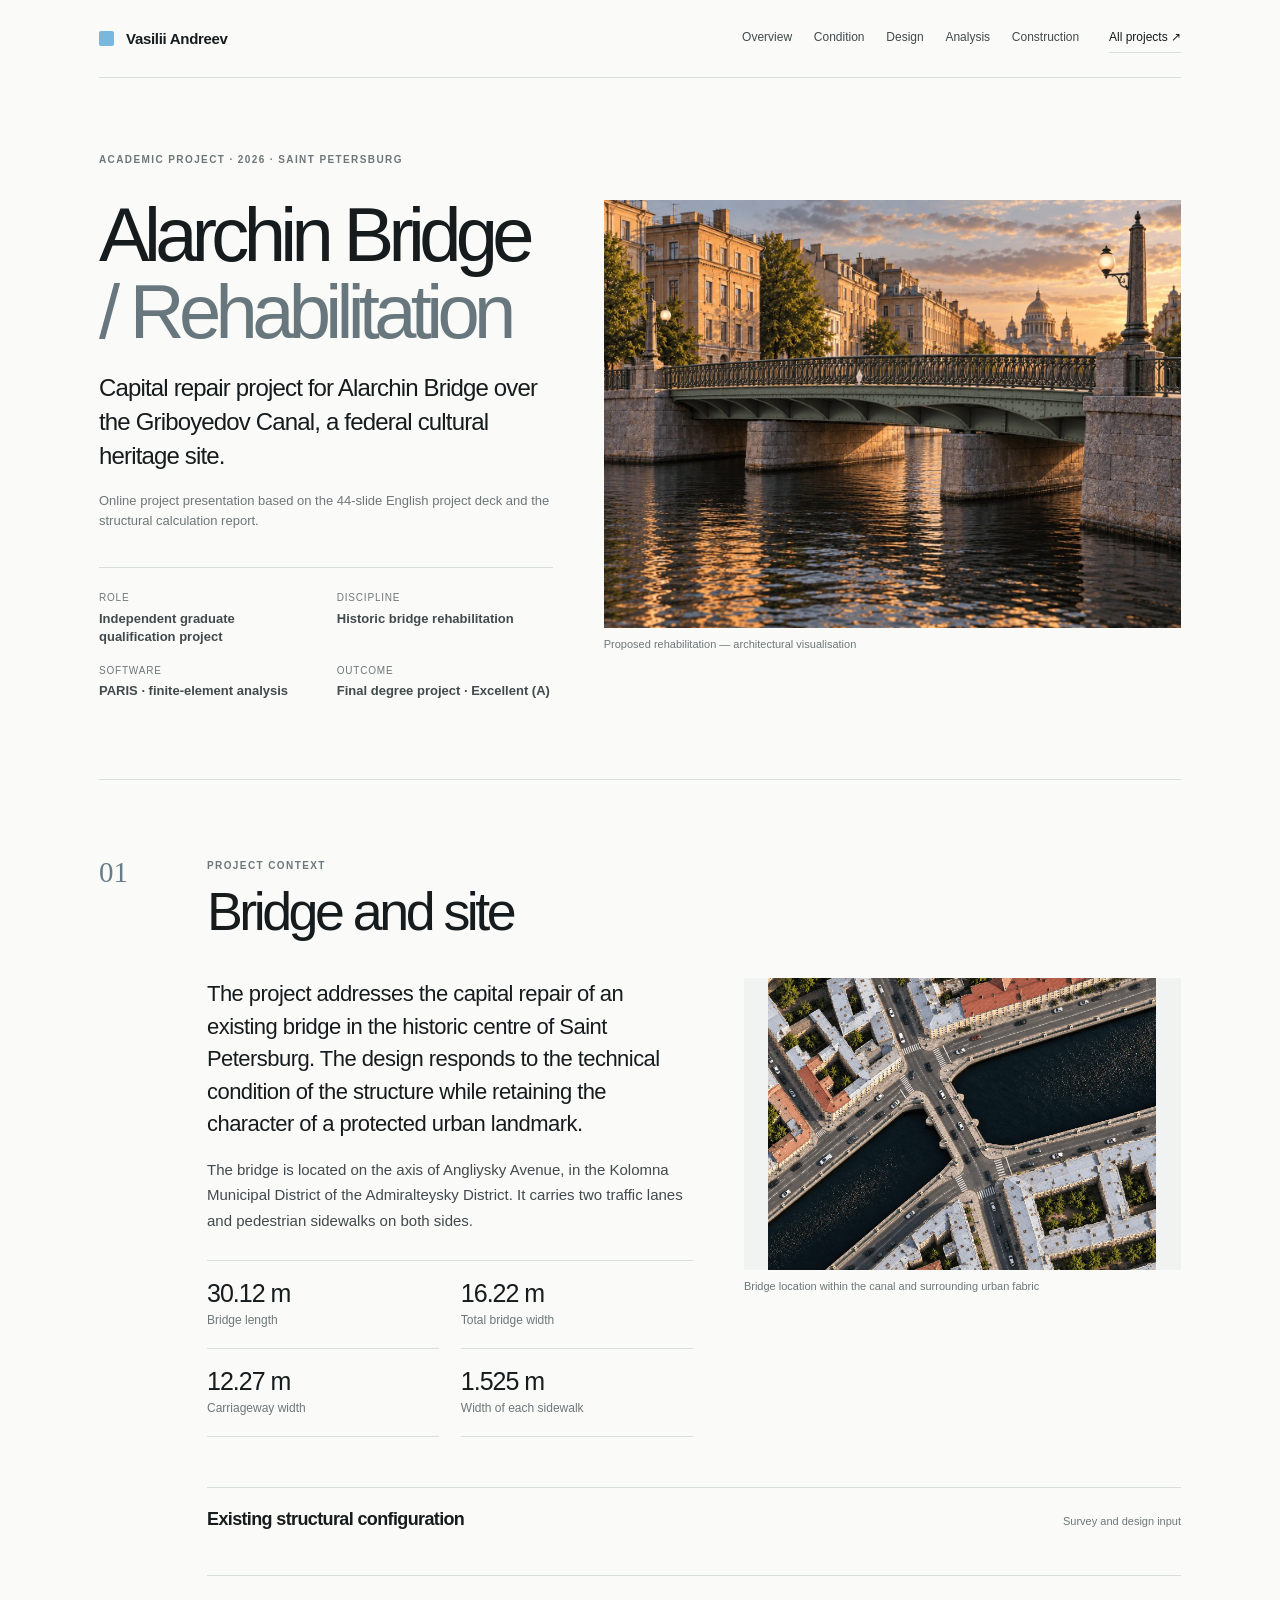
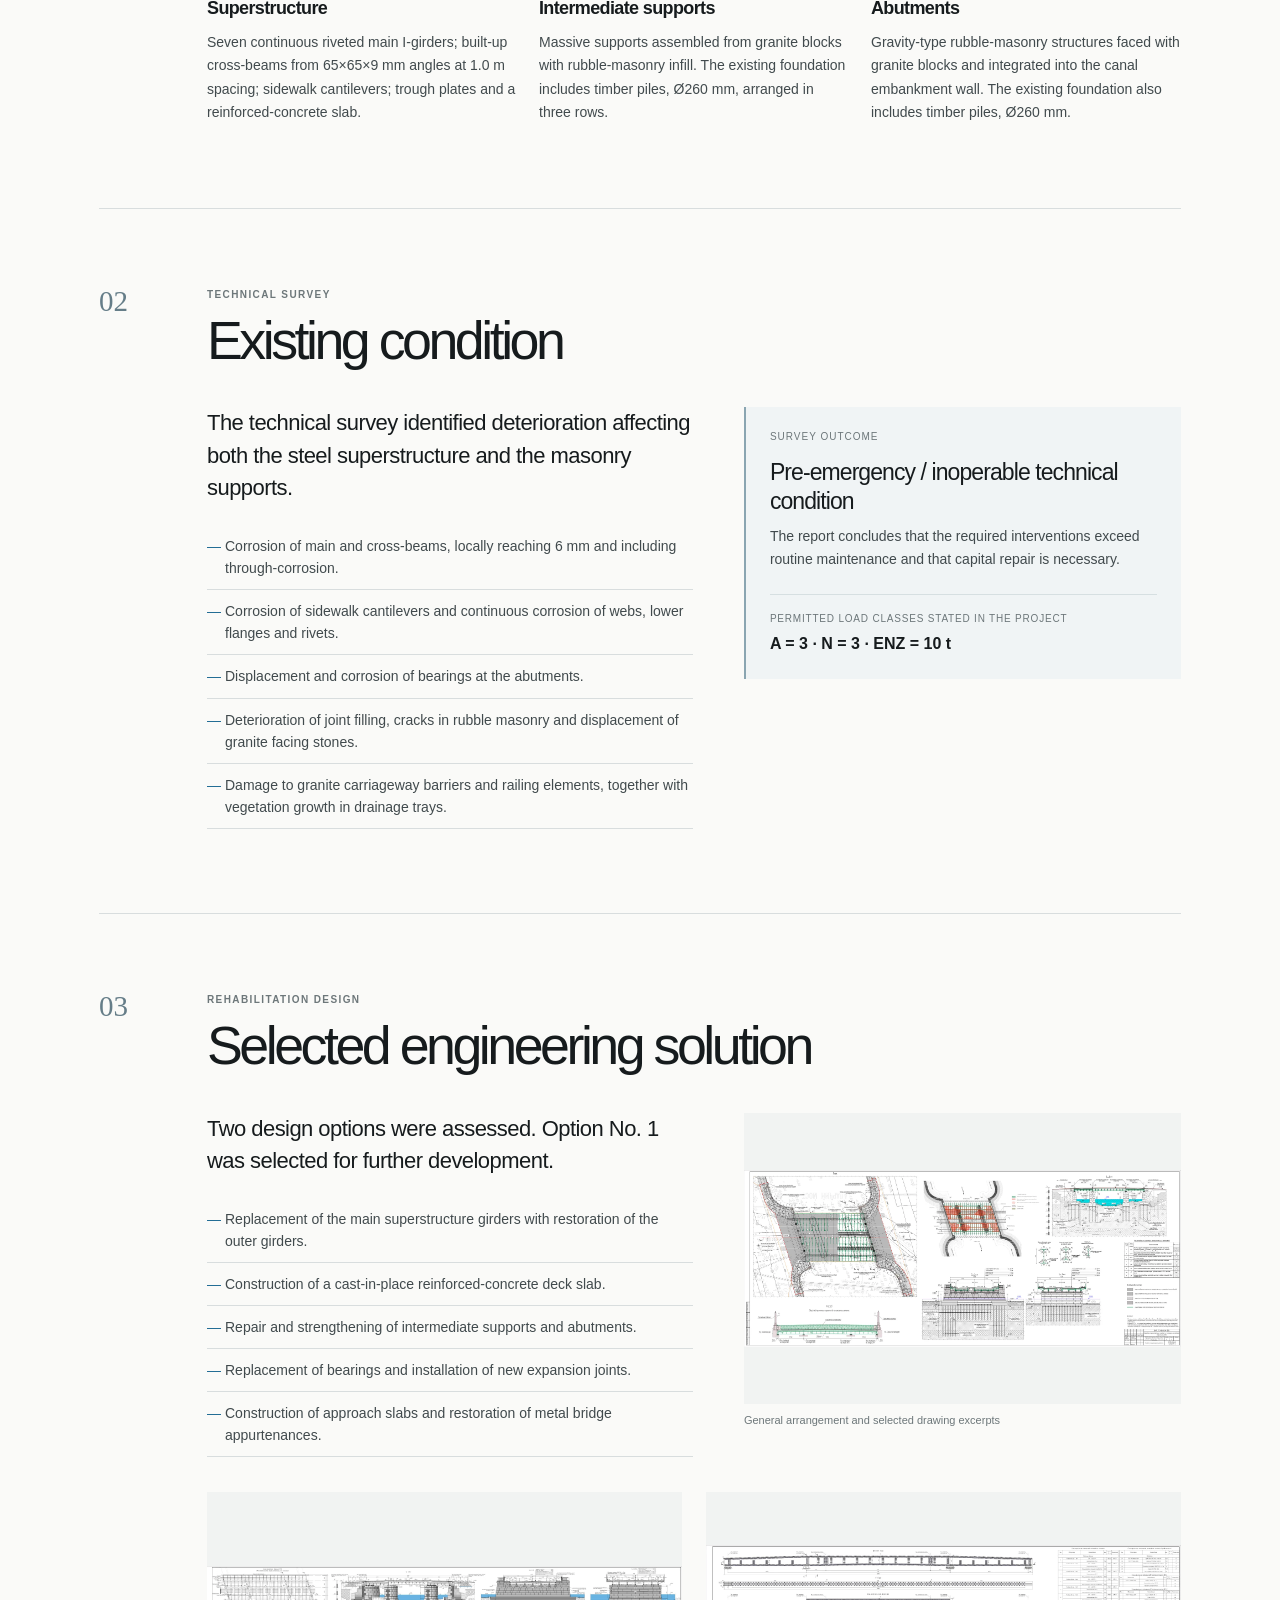
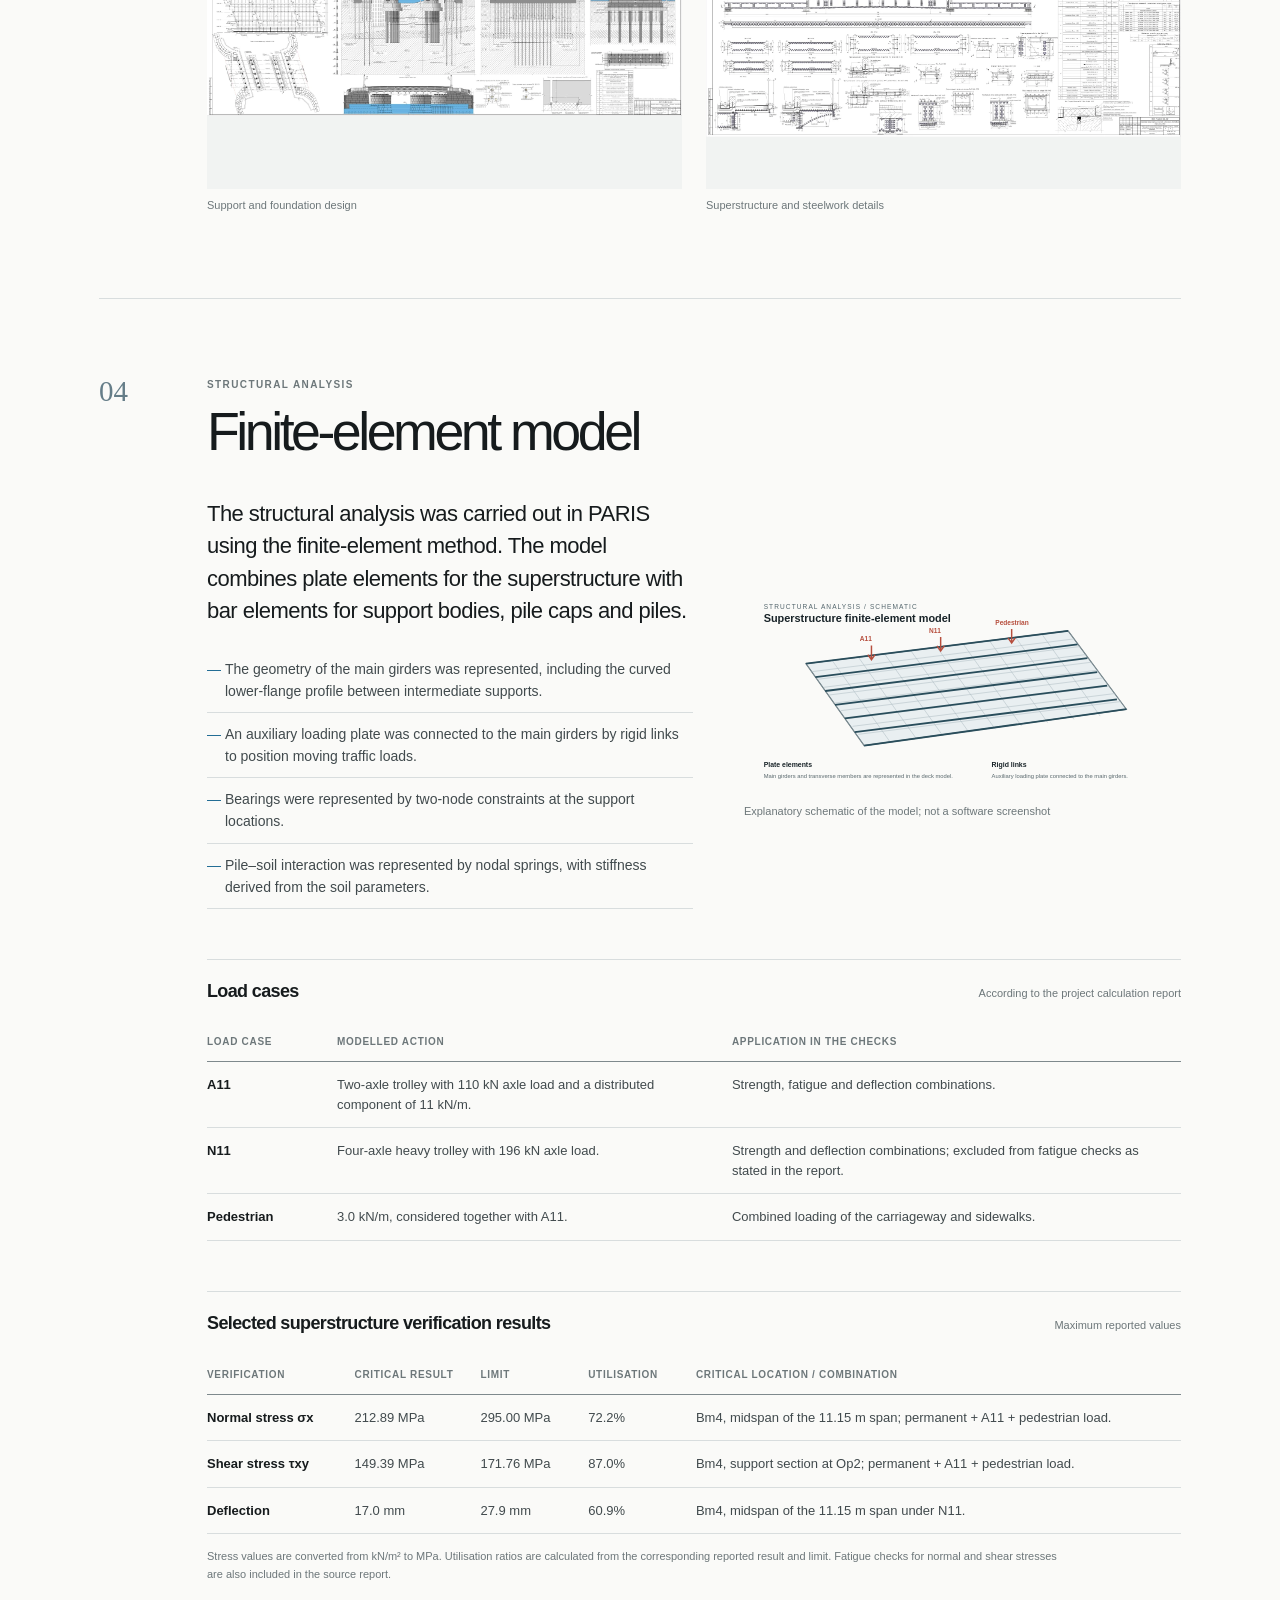
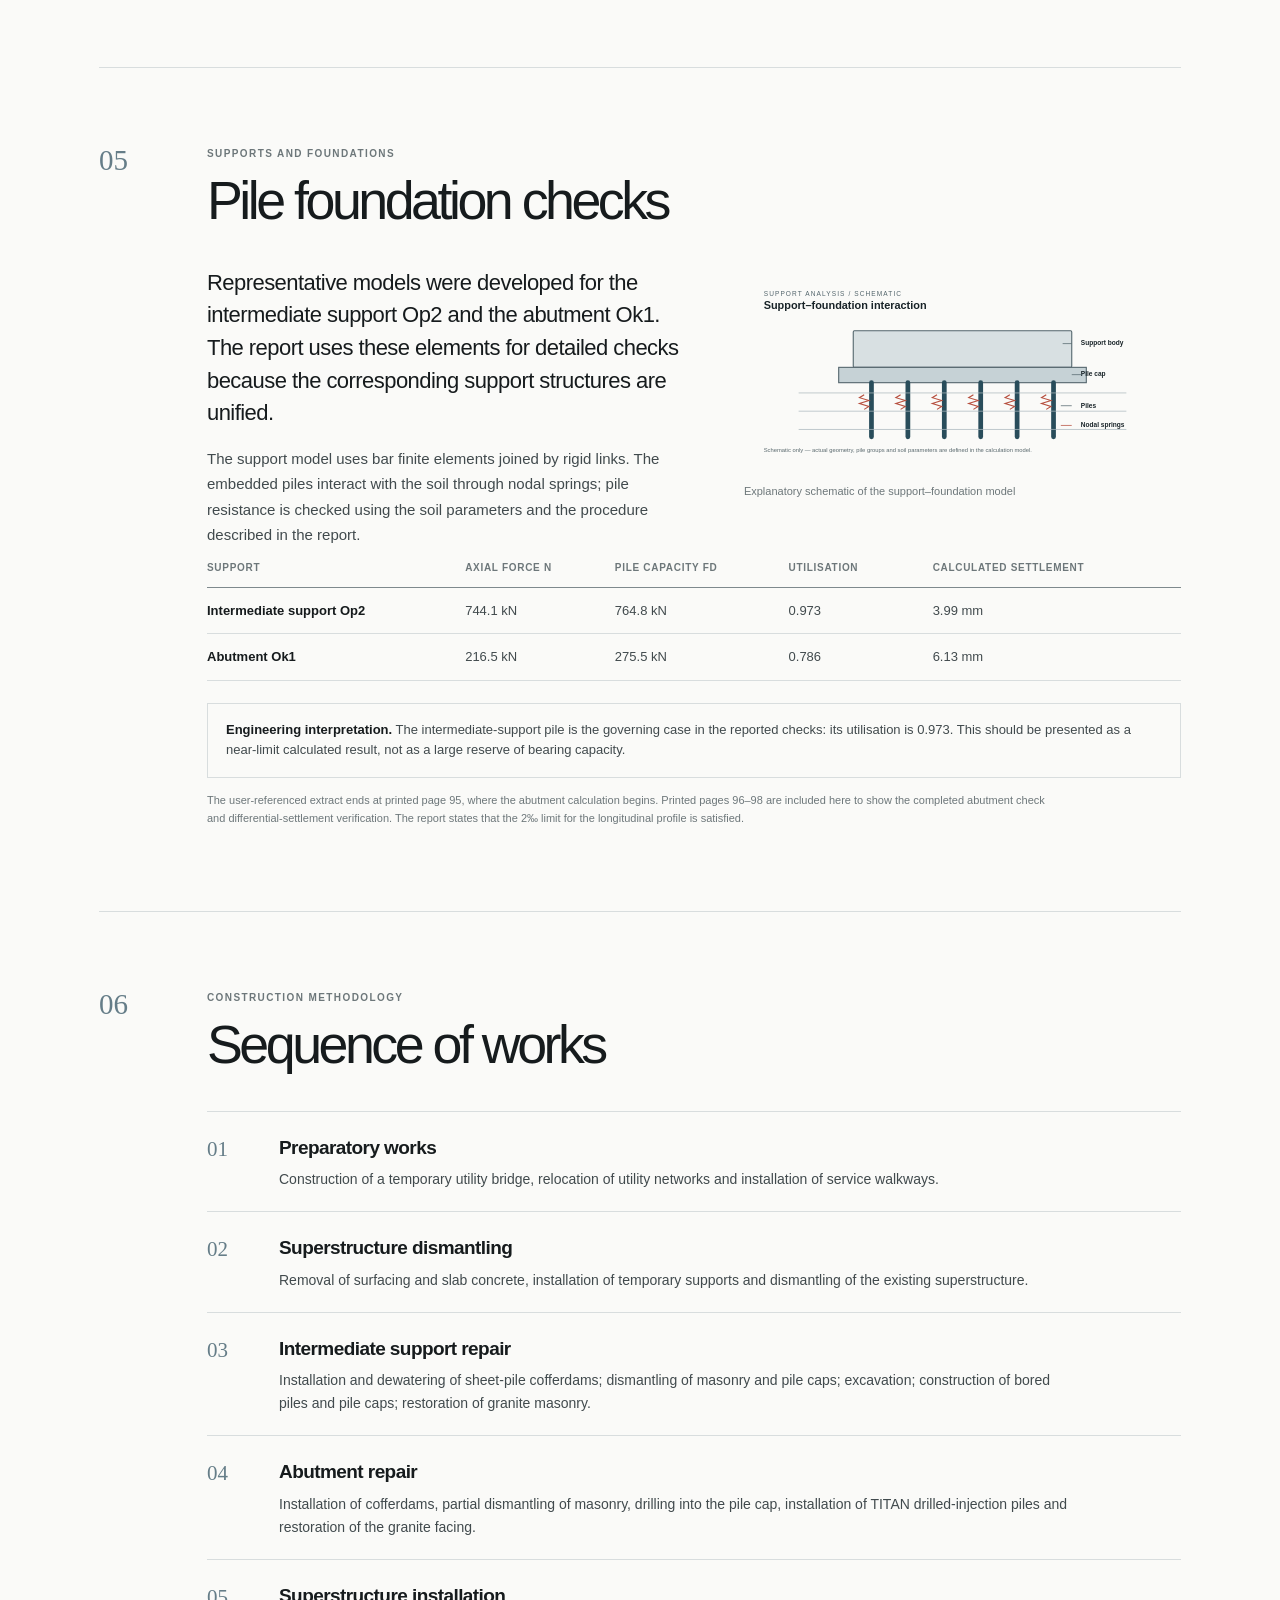
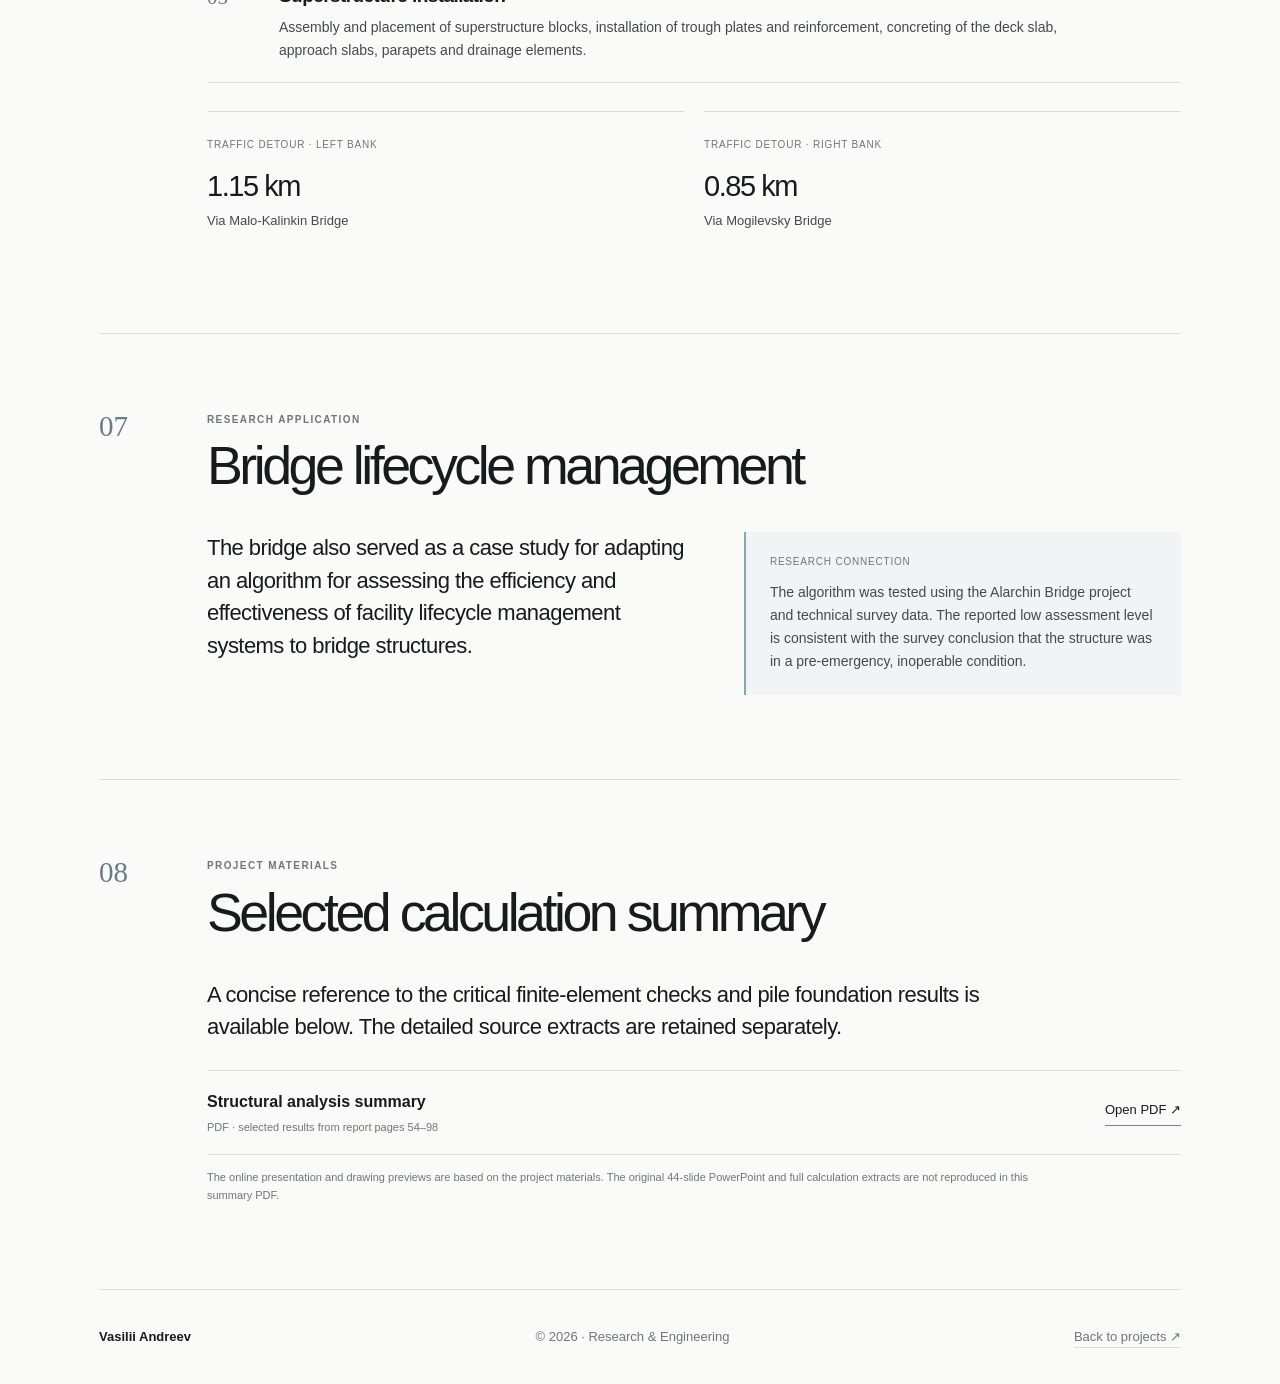
==== alarchin-bridge.html @ 21a53d51 "Add Alarchin Bridge project presentation and structural analysis" ====
<!doctype html>
<html lang="en">
<head>
<meta charset="utf-8"><meta name="viewport" content="width=device-width,initial-scale=1">
<meta name="theme-color" content="#fafaf8">
<meta name="description" content="Alarchin Bridge rehabilitation project by Vasilii Andreev: heritage bridge survey, rehabilitation design, finite-element structural analysis, pile foundation checks and construction methodology.">
<title>Alarchin Bridge / Rehabilitation — Vasilii Andreev</title>
<link rel="icon" href="assets/favicon-blue-v4.svg?v=5" type="image/svg+xml" sizes="any">
<link rel="stylesheet" href="assets/portfolio-v5.css?v=20261119-alarchin1">
<link rel="stylesheet" href="assets/alarchin-case-study.css?v=20261119-alarchin1">
</head>
<body>
<a href="#main" class="skip-link">Skip to content</a>
<div class="page case-page">
<header class="site-header case-header" id="top">
<a class="brand" href="index.html" aria-label="Vasilii Andreev, portfolio"><span class="brand-square" aria-hidden="true"></span><span class="brand-text"><span class="brand-name">Vasilii Andreev</span><span class="header-kicker">ACADEMIC &amp; ENGINEERING PORTFOLIO</span></span></a>
<nav class="case-nav" aria-label="Project navigation">
<a href="#bridge-data">Overview</a><a href="#condition">Condition</a><a href="#design">Design</a><a href="#analysis">Analysis</a><a href="#construction">Construction</a><a class="case-nav-back" href="index.html#projects">All projects ↗</a>
</nav>
</header>
<main id="main">
<section class="case-hero">
<div class="case-hero-copy">
<p class="case-eyebrow">ACADEMIC PROJECT · 2026 · SAINT PETERSBURG</p>
<h1>Alarchin Bridge <span>/ Rehabilitation</span></h1>
<p class="case-lead">Capital repair project for Alarchin Bridge over the Griboyedov Canal, a federal cultural heritage site.</p>
<p class="case-source-note">Online project presentation based on the 44-slide English project deck and the structural calculation report.</p>
<div class="case-meta-grid">
<div><span>Role</span><strong>Independent graduate qualification project</strong></div>
<div><span>Discipline</span><strong>Historic bridge rehabilitation</strong></div>
<div><span>Software</span><strong>PARIS · finite-element analysis</strong></div>
<div><span>Outcome</span><strong>Final degree project · Excellent (A)</strong></div>
</div>
</div>
<figure class="case-hero-visual"><img src="media/images/alarchin-visual-1.webp" alt="Proposed rehabilitation visualisation of Alarchin Bridge over the Griboyedov Canal"><figcaption>Proposed rehabilitation — architectural visualisation</figcaption></figure>
</section>

<section class="case-section" id="bridge-data">
<div class="case-section-head"><span>01</span><div><p>PROJECT CONTEXT</p><h2>Bridge and site</h2></div></div>
<div class="case-two-col">
<div>
<p class="case-intro">The project addresses the capital repair of an existing bridge in the historic centre of Saint Petersburg. The design responds to the technical condition of the structure while retaining the character of a protected urban landmark.</p>
<p class="case-body">The bridge is located on the axis of Angliysky Avenue, in the Kolomna Municipal District of the Admiralteysky District. It carries two traffic lanes and pedestrian sidewalks on both sides.</p>
<div class="case-metric-grid">
<div class="case-metric"><strong>30.12 m</strong><span>Bridge length</span></div><div class="case-metric"><strong>16.22 m</strong><span>Total bridge width</span></div>
<div class="case-metric"><strong>12.27 m</strong><span>Carriageway width</span></div><div class="case-metric"><strong>1.525 m</strong><span>Width of each sidewalk</span></div>
</div>
</div>
<figure class="case-media"><img src="media/images/alarchin-visual-2.webp" alt="Aerial visualisation of the bridge and the Griboyedov Canal"><figcaption>Bridge location within the canal and surrounding urban fabric</figcaption></figure>
</div>
<div class="case-subhead"><h3>Existing structural configuration</h3><span>Survey and design input</span></div>
<div class="case-fact-grid">
<div><h4>Superstructure</h4><p>Seven continuous riveted main I-girders; built-up cross-beams from 65×65×9 mm angles at 1.0 m spacing; sidewalk cantilevers; trough plates and a reinforced-concrete slab.</p></div>
<div><h4>Intermediate supports</h4><p>Massive supports assembled from granite blocks with rubble-masonry infill. The existing foundation includes timber piles, Ø260 mm, arranged in three rows.</p></div>
<div><h4>Abutments</h4><p>Gravity-type rubble-masonry structures faced with granite blocks and integrated into the canal embankment wall. The existing foundation also includes timber piles, Ø260 mm.</p></div>
</div>
</section>

<section class="case-section" id="condition">
<div class="case-section-head"><span>02</span><div><p>TECHNICAL SURVEY</p><h2>Existing condition</h2></div></div>
<div class="case-two-col">
<div><p class="case-intro">The technical survey identified deterioration affecting both the steel superstructure and the masonry supports.</p>
<ul class="case-bullet-list">
<li>Corrosion of main and cross-beams, locally reaching 6 mm and including through-corrosion.</li>
<li>Corrosion of sidewalk cantilevers and continuous corrosion of webs, lower flanges and rivets.</li>
<li>Displacement and corrosion of bearings at the abutments.</li>
<li>Deterioration of joint filling, cracks in rubble masonry and displacement of granite facing stones.</li>
<li>Damage to granite carriageway barriers and railing elements, together with vegetation growth in drainage trays.</li>
</ul></div>
<div class="case-condition-note"><span class="case-note-label">Survey outcome</span><strong>Pre-emergency / inoperable technical condition</strong><p>The report concludes that the required interventions exceed routine maintenance and that capital repair is necessary.</p><div class="case-permitted-loads"><span>Permitted load classes stated in the project</span><strong>A = 3 · N = 3 · ENZ = 10 t</strong></div></div>
</div>
</section>

<section class="case-section" id="design">
<div class="case-section-head"><span>03</span><div><p>REHABILITATION DESIGN</p><h2>Selected engineering solution</h2></div></div>
<div class="case-two-col">
<div><p class="case-intro">Two design options were assessed. Option No. 1 was selected for further development.</p>
<ul class="case-bullet-list">
<li>Replacement of the main superstructure girders with restoration of the outer girders.</li>
<li>Construction of a cast-in-place reinforced-concrete deck slab.</li>
<li>Repair and strengthening of intermediate supports and abutments.</li>
<li>Replacement of bearings and installation of new expansion joints.</li>
<li>Construction of approach slabs and restoration of metal bridge appurtenances.</li>
</ul></div>
<figure class="case-media"><img src="media/images/alarchin-sheet-1.webp" alt="General plan and structural drawing excerpts from the Alarchin Bridge project"><figcaption>General arrangement and selected drawing excerpts</figcaption></figure>
</div>
<div class="case-drawing-grid">
<figure class="case-media"><img src="media/images/alarchin-sheet-2.webp" alt="Support and pile foundation drawing excerpts"><figcaption>Support and foundation design</figcaption></figure>
<figure class="case-media"><img src="media/images/alarchin-sheet-4.webp" alt="Superstructure drawings and steelwork details"><figcaption>Superstructure and steelwork details</figcaption></figure>
</div>
</section>

<section class="case-section" id="analysis">
<div class="case-section-head"><span>04</span><div><p>STRUCTURAL ANALYSIS</p><h2>Finite-element model</h2></div></div>
<div class="case-two-col case-analysis-intro">
<div><p class="case-intro">The structural analysis was carried out in PARIS using the finite-element method. The model combines plate elements for the superstructure with bar elements for support bodies, pile caps and piles.</p>
<ul class="case-bullet-list">
<li>The geometry of the main girders was represented, including the curved lower-flange profile between intermediate supports.</li>
<li>An auxiliary loading plate was connected to the main girders by rigid links to position moving traffic loads.</li>
<li>Bearings were represented by two-node constraints at the support locations.</li>
<li>Pile–soil interaction was represented by nodal springs, with stiffness derived from the soil parameters.</li>
</ul></div>
<figure class="case-media case-schematic"><img src="media/images/alarchin-fe-model-schematic.svg" alt="Schematic illustration of the superstructure finite-element model and moving load positions"><figcaption>Explanatory schematic of the model; not a software screenshot</figcaption></figure>
</div>
<div class="case-subhead"><h3>Load cases</h3><span>According to the project calculation report</span></div>
<div class="case-table-wrap"><table class="case-table">
<thead><tr><th>Load case</th><th>Modelled action</th><th>Application in the checks</th></tr></thead>
<tbody>
<tr><td><strong>A11</strong></td><td>Two-axle trolley with 110 kN axle load and a distributed component of 11 kN/m.</td><td>Strength, fatigue and deflection combinations.</td></tr>
<tr><td><strong>N11</strong></td><td>Four-axle heavy trolley with 196 kN axle load.</td><td>Strength and deflection combinations; excluded from fatigue checks as stated in the report.</td></tr>
<tr><td><strong>Pedestrian</strong></td><td>3.0 kN/m, considered together with A11.</td><td>Combined loading of the carriageway and sidewalks.</td></tr>
</tbody></table></div>
<div class="case-subhead"><h3>Selected superstructure verification results</h3><span>Maximum reported values</span></div>
<div class="case-table-wrap"><table class="case-table">
<thead><tr><th>Verification</th><th>Critical result</th><th>Limit</th><th>Utilisation</th><th>Critical location / combination</th></tr></thead>
<tbody>
<tr><td><strong>Normal stress σx</strong></td><td>212.89 MPa</td><td>295.00 MPa</td><td>72.2%</td><td>Bm4, midspan of the 11.15 m span; permanent + A11 + pedestrian load.</td></tr>
<tr><td><strong>Shear stress τxy</strong></td><td>149.39 MPa</td><td>171.76 MPa</td><td>87.0%</td><td>Bm4, support section at Op2; permanent + A11 + pedestrian load.</td></tr>
<tr><td><strong>Deflection</strong></td><td>17.0 mm</td><td>27.9 mm</td><td>60.9%</td><td>Bm4, midspan of the 11.15 m span under N11.</td></tr>
</tbody></table></div>
<p class="case-footnote">Stress values are converted from kN/m² to MPa. Utilisation ratios are calculated from the corresponding reported result and limit. Fatigue checks for normal and shear stresses are also included in the source report.</p>
</section>

<section class="case-section" id="foundations">
<div class="case-section-head"><span>05</span><div><p>SUPPORTS AND FOUNDATIONS</p><h2>Pile foundation checks</h2></div></div>
<div class="case-two-col">
<div><p class="case-intro">Representative models were developed for the intermediate support Op2 and the abutment Ok1. The report uses these elements for detailed checks because the corresponding support structures are unified.</p>
<p class="case-body">The support model uses bar finite elements joined by rigid links. The embedded piles interact with the soil through nodal springs; pile resistance is checked using the soil parameters and the procedure described in the report.</p></div>
<figure class="case-media case-schematic"><img src="media/images/alarchin-support-model-schematic.svg" alt="Schematic illustration of a bridge support, pile cap, piles and soil interaction springs"><figcaption>Explanatory schematic of the support–foundation model</figcaption></figure>
</div>
<div class="case-table-wrap"><table class="case-table">
<thead><tr><th>Support</th><th>Axial force N</th><th>Pile capacity Fd</th><th>Utilisation</th><th>Calculated settlement</th></tr></thead>
<tbody>
<tr><td><strong>Intermediate support Op2</strong></td><td>744.1 kN</td><td>764.8 kN</td><td>0.973</td><td>3.99 mm</td></tr>
<tr><td><strong>Abutment Ok1</strong></td><td>216.5 kN</td><td>275.5 kN</td><td>0.786</td><td>6.13 mm</td></tr>
</tbody></table></div>
<div class="case-caution"><strong>Engineering interpretation.</strong> The intermediate-support pile is the governing case in the reported checks: its utilisation is 0.973. This should be presented as a near-limit calculated result, not as a large reserve of bearing capacity.</div>
<p class="case-footnote">The user-referenced extract ends at printed page 95, where the abutment calculation begins. Printed pages 96–98 are included here to show the completed abutment check and differential-settlement verification. The report states that the 2‰ limit for the longitudinal profile is satisfied.</p>
</section>

<section class="case-section" id="construction">
<div class="case-section-head"><span>06</span><div><p>CONSTRUCTION METHODOLOGY</p><h2>Sequence of works</h2></div></div>
<div class="case-timeline">
<article><span>01</span><div><h3>Preparatory works</h3><p>Construction of a temporary utility bridge, relocation of utility networks and installation of service walkways.</p></div></article>
<article><span>02</span><div><h3>Superstructure dismantling</h3><p>Removal of surfacing and slab concrete, installation of temporary supports and dismantling of the existing superstructure.</p></div></article>
<article><span>03</span><div><h3>Intermediate support repair</h3><p>Installation and dewatering of sheet-pile cofferdams; dismantling of masonry and pile caps; excavation; construction of bored piles and pile caps; restoration of granite masonry.</p></div></article>
<article><span>04</span><div><h3>Abutment repair</h3><p>Installation of cofferdams, partial dismantling of masonry, drilling into the pile cap, installation of TITAN drilled-injection piles and restoration of the granite facing.</p></div></article>
<article><span>05</span><div><h3>Superstructure installation</h3><p>Assembly and placement of superstructure blocks, installation of trough plates and reinforcement, concreting of the deck slab, approach slabs, parapets and drainage elements.</p></div></article>
</div>
<div class="case-detours">
<div><span>Traffic detour · left bank</span><strong>1.15 km</strong><p>Via Malo-Kalinkin Bridge</p></div>
<div><span>Traffic detour · right bank</span><strong>0.85 km</strong><p>Via Mogilevsky Bridge</p></div>
</div>
</section>

<section class="case-section" id="research">
<div class="case-section-head"><span>07</span><div><p>RESEARCH APPLICATION</p><h2>Bridge lifecycle management</h2></div></div>
<div class="case-two-col">
<p class="case-intro">The bridge also served as a case study for adapting an algorithm for assessing the efficiency and effectiveness of facility lifecycle management systems to bridge structures.</p>
<div class="case-research-note"><span>Research connection</span><p>The algorithm was tested using the Alarchin Bridge project and technical survey data. The reported low assessment level is consistent with the survey conclusion that the structure was in a pre-emergency, inoperable condition.</p></div>
</div>
</section>

<section class="case-section case-files" id="documents">
<div class="case-section-head"><span>08</span><div><p>PROJECT MATERIALS</p><h2>Selected calculation summary</h2></div></div>
<p class="case-intro">A concise reference to the critical finite-element checks and pile foundation results is available below. The detailed source extracts are retained separately.</p>
<a class="case-download" href="media/docs/alarchin-calculation-summary.pdf" target="_blank" rel="noopener noreferrer"><span><strong>Structural analysis summary</strong><small>PDF · selected results from report pages 54–98</small></span><span>Open PDF ↗</span></a>
<p class="case-footnote">The online presentation and drawing previews are based on the project materials. The original 44-slide PowerPoint and full calculation extracts are not reproduced in this summary PDF.</p>
</section>
</main>
<footer class="site-footer"><strong>Vasilii Andreev</strong><span>© 2026 · Research &amp; Engineering</span><a href="index.html#projects">Back to projects ↗</a></footer>
</div>
</body>
</html>
---- assets/portfolio-v5.css ----
/* Portfolio v5: information-led Japanese minimalism */
:root{--paper:#fafaf8;--ink:#161b1d;--secondary:#414a4d;--muted:#6d777a;--line:#d8ddde;--accent:#277fae;--blue:#83c3e9;--soft:#f0f4f5;--main:1150px;--head:78px}
*{box-sizing:border-box}html{scroll-behavior:smooth;scroll-padding-top:100px}body{margin:0;background:var(--paper);color:var(--ink);font:17px/1.65 Inter,"Helvetica Neue",Arial,sans-serif;-webkit-font-smoothing:antialiased}
a{color:inherit;text-decoration:none}button{font:inherit;cursor:pointer}p,h1,h2,h3,h4{margin:0}
a:focus-visible,button:focus-visible,summary:focus-visible,.showcase-viewport:focus-visible{outline:3px solid var(--accent);outline-offset:3px}
img{max-width:100%;display:block}.page{max-width:var(--main);padding:0 34px;margin:0 auto;min-width:0}
.skip-link{position:absolute;left:10px;top:-100px;background:#fff;padding:10px;z-index:300}.skip-link:focus{top:10px}
.site-header{position:sticky;top:0;z-index:100;height:var(--head);display:flex;align-items:center;gap:20px;border-bottom:1px solid var(--line);background:rgba(250,250,248,.96);-webkit-backdrop-filter:blur(12px);backdrop-filter:blur(12px)}
.brand{display:flex;gap:12px;align-items:center;margin-right:auto;white-space:nowrap;font-size:15px;font-weight:650;letter-spacing:-.02em}
.brand-square{display:block;height:15px;width:15px;background:var(--blue);border-radius:2px}
.nav{display:flex;gap:22px;align-items:center;transition:opacity .25s}
.nav a,.nav-contact{font-size:14px;font-weight:500;white-space:nowrap}
.nav a:hover,.nav a[aria-current],.nav-contact:hover{color:var(--accent)}
.nav-contact{margin-left:14px;border-bottom:1px solid currentColor}
.nav-toggle{display:none}.text-link{font-size:14px;border-bottom:1px solid #79868b;padding-bottom:4px}
.site-footer{display:flex;justify-content:space-between;gap:16px;flex-wrap:wrap;padding:36px 0;color:var(--muted);font-size:13px}.site-footer strong{color:var(--ink);font-weight:600}.site-footer a{border-bottom:1px solid var(--line)}
.intro-section{padding:116px 0 54px;border-bottom:1px solid var(--line)}
.intro-grid{display:grid;grid-template-columns:minmax(0,1.02fr) minmax(0,.98fr);gap:clamp(36px,5vw,80px);align-items:center}
.intro-main{min-width:0;padding:30px 0 50px}
.intro-label{font-size:11px;letter-spacing:.16em;color:var(--muted);font-weight:650}
.intro-main h1{font-weight:460;letter-spacing:-.075em;line-height:1.06;font-size:clamp(58px,5.9vw,90px);margin:52px 0 18px}
.profession{font-size:clamp(22px,2.5vw,32px);letter-spacing:-.04em;line-height:1.28;color:var(--secondary)}
.research-status{font-size:15px;margin-top:27px;font-weight:520;display:flex;align-items:center;gap:12px;color:#395d73}
.status-line{width:18px;height:3px;background:var(--blue);display:inline-block}
.intro-foot{display:flex;justify-content:flex-end;gap:28px;align-items:center;margin-top:56px}.intro-spacer{flex:1}
.showcase{border:1px solid var(--line);background:#f0f4f5;min-height:504px;display:flex;flex-direction:column;min-width:0}
.showcase-top{display:flex;justify-content:space-between;gap:15px;padding:15px 20px;border-bottom:1px solid var(--line);font-size:11px;letter-spacing:.1em;color:var(--secondary);font-weight:650}
.showcase-counter{font-variant-numeric:tabular-nums}
.showcase-viewport{position:relative;flex:1;min-height:382px;touch-action:pan-y}
.showcase-slide{position:absolute;inset:0;display:flex;flex-direction:column;opacity:0;visibility:hidden;pointer-events:none;transition:opacity .3s}
.showcase-slide.is-current{opacity:1;visibility:visible;pointer-events:auto}
.showcase-image-region{position:relative;min-height:125px;flex:1;overflow:hidden;background:#eaf1f4}
.showcase-image{width:100%;height:100%;object-fit:cover}
.showcase-canvas{position:absolute;inset:0;display:flex;align-items:center;justify-content:center}
.canvas-project{background:#e7f0f3}
.canvas-publication{background:#f2f3ef}
.canvas-motif{width:50%;height:1px;background:#8da5ad;transform:rotate(-14deg);position:relative}
.canvas-motif:before{content:"";position:absolute;width:13px;height:13px;background:var(--blue);left:10%;bottom:-6px}
.canvas-publication .canvas-motif{height:1px;width:32%;background:#a3b0a9;transform:none}
.canvas-publication .canvas-motif:before{width:1px;height:65px;bottom:-32px;left:50%;background:#a3b0a9}
.showcase-slide-copy{padding:22px 21px 17px;min-height:200px;display:flex;flex-direction:column;align-items:flex-start}
.showcase-category{font-size:11px;font-weight:600;letter-spacing:.1em;color:#476271}
.showcase-slide-copy h3{font-size:clamp(19px,2vw,26px);font-weight:530;line-height:1.28;letter-spacing:-.045em;margin:11px 0 7px}
.showcase-slide-copy p{font-size:14px;line-height:1.45;color:#526064;max-height:3em;overflow:hidden}
.showcase-link{font-size:12px;margin-top:auto;border-bottom:1px solid #9bb1b9;padding-top:12px}
.showcase-link:hover{color:var(--accent)}
.showcase-controls{border-top:1px solid var(--line);display:flex;justify-content:space-between;gap:12px;padding:8px 12px}
.showcase-play,.showcase-prev,.showcase-next{min-height:42px;min-width:42px;border:1px solid transparent;background:transparent;font-size:19px;color:var(--ink)}
.showcase-buttons{display:flex;gap:5px}
.showcase-play:hover,.showcase-buttons button:hover{background:#dfebf0}
.site-section{padding:94px 0 105px;border-bottom:1px solid var(--line);scroll-margin-top:calc(var(--head) + 26px)}
.section-head{display:grid;grid-template-columns:115px 1fr;align-items:baseline;gap:18px;margin-bottom:45px}
.section-number{font-size:32px;font-weight:460;line-height:1;font-family:Georgia,"Times New Roman",serif;color:#657d88}
.section-head h2{font-size:clamp(42px,5.7vw,73px);font-weight:470;line-height:1.1;letter-spacing:-.072em}
.intro-two{display:grid;grid-template-columns:1.1fr .9fr;gap:60px;margin-left:133px;margin-bottom:48px}
.section-lead{font-size:clamp(19px,2.15vw,25px);line-height:1.45;letter-spacing:-.03em}
.section-note{font-size:16px;color:var(--secondary);line-height:1.63}
.topic-list{margin-left:133px;border-top:1px solid var(--line)}
.topic{display:grid;grid-template-columns:48px 1fr;gap:16px;padding:24px 0;border-bottom:1px solid var(--line)}
.topic-index{color:var(--muted);font-size:13px;padding-top:7px}
.topic h3{font-size:22px;font-weight:550;letter-spacing:-.035em;transition:color .17s}
.topic:hover h3,.topic:focus-within h3{color:var(--accent)}
.topic p{font-size:16px;color:var(--secondary);margin-top:3px}
.subsection-head{display:flex;justify-content:space-between;align-items:baseline;border-top:1px solid #6c7375;padding-top:19px;margin-top:74px}
.subsection-head h3{font-size:30px;font-weight:470;letter-spacing:-.05em}
.paper-list{padding:0;list-style:none;margin:18px 0 0}
.paper{border-bottom:1px solid var(--line)}
.paper-inner{display:grid;grid-template-columns:104px minmax(0,1fr) 30px;gap:14px;padding:22px 0;align-items:start}
.paper-inner a{color:inherit}
.paper-year{font-size:15px;color:var(--muted)}
.paper-meta{font-size:11px;color:var(--muted);letter-spacing:.085em;text-transform:uppercase}
.paper h4{font-size:19px;line-height:1.4;font-weight:540;letter-spacing:-.02em;margin-top:5px;transition:color .18s}
.paper:hover h4,.paper:focus-within h4{color:var(--accent)}
.paper p{font-size:14px;color:var(--secondary);margin-top:6px}
.paper-index{font-size:12px;color:#96a0a4;text-align:right}
.project-group{margin-top:85px}
.project-entry,.education-entry,.software-entry{border-bottom:1px solid var(--line);min-width:0}
.project-entry summary,.education-entry summary,.software-entry summary{list-style:none;cursor:pointer;display:grid;gap:15px;align-items:start;padding:22px 0}
.project-entry summary::-webkit-details-marker,.education-entry summary::-webkit-details-marker,.software-entry summary::-webkit-details-marker{display:none}
.project-entry summary{grid-template-columns:100px minmax(0,1fr) 98px 20px}
.project-index,.project-year,.software-index{font-size:14px;color:var(--muted)}
.project-year{text-align:right}
.project-info,.edu-primary,.software-summary{min-width:0}
.project-title,.education-title,.software-name{display:block;font-size:22px;font-weight:530;line-height:1.35;letter-spacing:-.035em;transition:color .18s}
.project-entry summary:hover .project-title,.project-entry summary:focus-visible .project-title,
.education-entry summary:hover .education-title,.education-entry summary:focus-visible .education-title,
.software-entry summary:hover .software-name{color:var(--accent)}
.project-description,.education-description,.software-desc{display:block;color:var(--secondary);font-size:16px;margin-top:7px;line-height:1.5}
.project-discipline{display:block;font-size:11px;text-transform:uppercase;letter-spacing:.09em;color:var(--muted);margin-top:8px}
.plus{position:relative;display:block;width:18px;height:18px;margin-top:7px}
.plus:before,.plus:after{content:"";position:absolute;background:var(--ink)}
.plus:before{top:8px;left:0;width:18px;height:1px}
.plus:after{top:0;left:8px;width:1px;height:18px;transition:transform .2s}
details[open]>.project-entry,details[open]>.education-entry{color:var(--ink)}
details[open]>summary .plus:after{transform:rotate(90deg)}
.project-expanded{padding:6px 25px 36px 114px}
.project-expanded dl{display:grid;grid-template-columns:1fr 1fr;gap:24px 35px;margin:0}
.project-fact dt{font-size:11px;letter-spacing:.07em;text-transform:uppercase;color:var(--muted);margin-bottom:5px}
.project-fact dd{margin:0;color:var(--secondary);font-size:16px;line-height:1.55}
.evidence-gallery{display:grid;grid-template-columns:repeat(2,minmax(0,1fr));gap:16px;margin-top:25px}
.evidence-image img{aspect-ratio:1.45;object-fit:cover;width:100%;background:#edf1f2}
.evidence-image small{font-size:12px;color:var(--muted);display:block;margin-top:6px}
.evidence-document{display:block;grid-column:1/-1;padding:12px 0;border-bottom:1px solid var(--line);font-size:15px}
.education-list{margin-left:133px;border-top:1px solid var(--line)}
.education-entry summary{grid-template-columns:120px minmax(0,1fr) 20px;column-gap:18px;padding:28px 0}
.education-date{font-size:14px;color:var(--muted);white-space:nowrap}
.education-title{font-size:clamp(19px,2vw,23px);max-width:610px}
.education-institution{font-size:15px;color:#313b3f;display:block;margin-top:8px}
.education-description{font-size:15px;max-width:650px}
.education-expanded{display:grid;grid-template-columns:minmax(0,1.15fr) minmax(175px,.85fr);gap:38px;padding:0 20px 36px 138px}
.education-learning h4{font-size:12px;font-weight:600;letter-spacing:.06em;text-transform:uppercase;color:var(--muted);margin:12px 0}
.education-learning ul{list-style:none;margin:0 0 20px;padding:0}
.education-learning li{font-size:15px;padding:6px 0 6px 16px;position:relative;line-height:1.55}
.education-learning li:before{content:"—";position:absolute;left:0;color:var(--accent)}
.education-diploma{display:flex;align-items:stretch}
.education-diploma-placeholder,.education-diploma-link{width:100%;display:flex;flex-direction:column;align-items:center;justify-content:center;gap:10px;background:#f2f4f4;border:1px solid var(--line);padding:21px 16px;text-align:center;color:var(--muted);font-size:13px}
.diploma-paper{display:flex;align-items:center;justify-content:center;width:100px;height:130px;background:var(--paper);border:1px solid #b6c5c9;color:var(--accent);font-size:16px}
.software-note{max-width:790px;margin:0 0 50px 133px}
.software-list{border-top:1px solid var(--line);margin-left:133px}
.software-entry summary{grid-template-columns:40px minmax(0,1fr) 155px 20px}
.software-desc{font-size:15px}
.software-category{font-size:11px;text-align:right;letter-spacing:.05em;color:var(--muted)}
.software-expanded{padding:0 20px 30px 55px}
.software-expanded p{font-size:16px;max-width:700px;color:var(--secondary)}
.about-grid{display:grid;grid-template-columns:1.1fr .9fr;gap:80px;margin-left:133px}
.about-points{border-top:1px solid var(--line)}
.about-points p{padding:20px 0;font-size:19px;line-height:1.48;letter-spacing:-.025em;border-bottom:1px solid var(--line)}
.eyebrow{font-size:11px;text-transform:uppercase;letter-spacing:.09em;color:var(--muted)}
.socials{display:flex;flex-wrap:wrap;gap:12px 20px;margin:19px 0 40px}
.social-link{font-size:15px;color:var(--secondary);border-bottom:1px solid var(--line)}
.social-link:hover{color:var(--accent)}
.contact-block{display:flex;flex-direction:column;gap:8px}
.contact-block>span{font-size:11px;color:var(--muted)}
.email-link{align-self:start;font-size:20px;border-bottom:1px solid currentColor;overflow-wrap:anywhere}
.additional-grid{margin-left:133px;display:grid;grid-template-columns:1fr 1fr;gap:40px}
.additional-card{border-top:1px solid var(--line);padding-top:22px}
.additional-card h3{font-size:22px;font-weight:530}
.additional-card p{font-size:16px;color:var(--secondary);margin-top:11px;max-width:440px}
.additional-link{font-size:13px;display:inline-block;margin-top:15px;border-bottom:1px solid var(--line)}
.side-index{display:none}

@media(min-width:1550px){
 .reading-mode .side-index{display:flex;flex-direction:column;position:fixed;right:24px;top:33%;width:142px;z-index:90;border-left:1px solid var(--line);padding:7px 0 7px 16px;background:rgba(250,250,248,.92)}
 .side-index a{display:flex;align-items:baseline;gap:13px;font-size:12px;color:#727c80;padding:7px 2px}
 .side-index a span:first-child{font-family:Georgia,serif;font-size:17px;width:19px}
 .side-index a.is-active{font-weight:730;color:var(--ink)}
 .side-index a:hover{color:var(--accent)}
 .reading-mode .site-header .nav,.reading-mode .site-header .nav-contact{opacity:0;pointer-events:none}
}
@media(max-width:1100px){
 :root{--head:74px}.page{padding:0 28px}.intro-grid{gap:40px}
 .intro-main h1{font-size:clamp(54px,6vw,70px)}
 .nav{gap:16px}.nav a,.nav-contact{font-size:13px}
 .intro-two{gap:28px}
}
@media(max-width:900px){
 :root{--head:70px}.nav-toggle{display:block;border:0;background:transparent;margin-left:auto;font-size:14px;padding:10px 0}
 .site-header .nav{display:none;position:absolute;top:100%;left:-28px;right:-28px;background:var(--paper);border-bottom:1px solid var(--line);padding:21px 28px;z-index:100;flex-direction:column;align-items:flex-start;gap:18px;box-shadow:0 10px 19px #161b1d08}
 .site-header .nav.open{display:flex}.nav-contact{display:none}
 .intro-section{padding:75px 0 52px}.intro-grid{grid-template-columns:1fr;gap:30px}
 .intro-main{padding:8px 0 18px}.intro-main h1{font-size:clamp(64px,9vw,89px);margin:35px 0 16px}
 .showcase{width:100%;max-width:740px;min-height:470px}.showcase-viewport{min-height:340px}
 .section-head{grid-template-columns:78px 1fr}.intro-two,.topic-list,.education-list,.software-list,.about-grid,.additional-grid{margin-left:96px}
 .software-note{margin-left:96px}.education-expanded{padding-left:80px;gap:20px}
 .about-grid{gap:35px}.section-number{font-size:30px}
}
@media(max-width:650px){
 :root{--head:64px}.page{padding:0 19px}body{font-size:16px}
 .brand{font-size:14px}.brand-square{width:14px;height:14px}
 .site-header .nav{left:-19px;right:-19px;padding:20px}
 .intro-section{padding:54px 0 39px}.intro-label{font-size:10px}
 .intro-main h1{font-size:clamp(48px,11vw,72px);letter-spacing:-.077em}
 .profession{font-size:24px}.research-status{font-size:14px;margin-top:21px}
 .showcase{min-height:440px}.showcase-viewport{min-height:335px}
 .showcase-top{padding:12px 14px}
 .showcase-slide-copy{padding:17px 16px 14px;min-height:195px}
 .showcase-slide-copy h3{font-size:21px}.showcase-slide-copy p{font-size:13px}
 .showcase-image-region{min-height:125px}.showcase-controls{padding:5px 8px}
 .intro-foot{margin-top:28px}
 .site-section{padding:60px 0 77px}
 .section-head{grid-template-columns:38px 1fr;gap:7px;margin-bottom:35px}
 .section-number{font-size:26px}.section-head h2{font-size:clamp(39px,9vw,53px)}
 .intro-two{display:block;margin-left:0}.section-lead{font-size:21px}
 .section-note{font-size:15px;margin-top:17px}
 .topic-list,.education-list,.software-list,.about-grid,.additional-grid{margin-left:0}
 .topic h3{font-size:21px}.topic p{font-size:15px}
 .subsection-head{margin-top:61px}.subsection-head h3{font-size:27px}
 .paper-inner{grid-template-columns:46px 1fr 17px;gap:9px}.paper h4{font-size:16px}.paper p{font-size:13px}.paper-meta{font-size:10px}
 .project-entry summary{grid-template-columns:37px minmax(0,1fr) 18px;gap:9px}
 .project-year{display:none}.project-title{font-size:19px}.project-description{font-size:14px}
 .project-discipline{font-size:10px}.project-expanded{padding:0 0 27px 46px}
 .project-expanded dl{grid-template-columns:1fr;gap:16px}.project-fact dd{font-size:15px}
 .education-entry summary{grid-template-columns:1fr 18px;gap:10px}
 .education-date{grid-column:1/-1}.education-title{font-size:19px}
 .education-institution,.education-description{font-size:14px}
 .education-expanded{grid-template-columns:1fr;gap:20px;padding:0 0 28px}
 .education-diploma-placeholder,.education-diploma-link{min-height:160px}
 .diploma-paper{width:70px;height:92px}
 .software-note{margin-left:0;font-size:19px}.software-entry summary{grid-template-columns:33px 1fr 18px;gap:8px}
 .software-category{display:none}.software-name{font-size:19px}.software-desc{font-size:14px}
 .software-expanded{padding-left:41px}.software-expanded p{font-size:14px}
 .about-grid,.additional-grid{grid-template-columns:1fr;gap:30px}
 .about-points p{font-size:17px}.additional-card p{font-size:15px}
 .site-footer{font-size:12px}
}
@media(max-width:360px){.intro-main h1{font-size:44px}.intro-label{font-size:9px}.showcase-slide-copy h3{font-size:19px}}
@media(prefers-reduced-motion:reduce){html{scroll-behavior:auto}*,*:before,*:after{transition:none!important;animation:none!important}}

.education-diploma-preview{width:100%;display:flex;flex-direction:column;gap:9px;align-items:center;min-width:0}
.education-diploma-preview iframe{width:100%;height:265px;border:1px solid var(--line);background:#fff}
.education-diploma-preview a{font-size:13px;color:var(--accent);border-bottom:1px solid var(--line)}
@media(max-width:650px){.education-diploma-preview iframe{height:300px}}


/* v5.1 — editorial refinement based on marked review */
:root{--accent:#216c94;--blue:#78b8df}
.section-head{align-items:center}
.section-number{
  font-family:Inter,"Helvetica Neue",Arial,sans-serif;
  font-size:clamp(39px,3.7vw,52px);
  font-weight:500;
  letter-spacing:-.085em;
  line-height:1.12;
  color:#245f80;
  padding-right:10px;
}
.intro-scope{font-size:17px;line-height:1.45;color:#43545d;margin-top:18px;max-width:360px}
.research-status{display:block;margin-top:20px;color:#2d5366;font-size:16px;line-height:1.5}
.status-line{display:none}
.education-learning li{padding-left:17px}
.education-learning li:before{
  content:"";
  position:absolute;
  left:0;
  top:17px;
  width:5px;
  height:5px;
  border-radius:50%;
  background:#397b9c
}
/* Quiet but legible desktop in-page navigation */
@media(min-width:1550px){
 .reading-mode .side-index{
   right:24px;top:30%;width:165px;
   padding:9px 0 9px 17px;
   border-left:1px solid #c7d0d3;
 }
 .side-index a{
   gap:10px;
   padding:9px 0;
   font-family:Inter,"Helvetica Neue",Arial,sans-serif;
   font-size:15px;
   line-height:1.35;
   color:#56656a;
   font-weight:470;
   letter-spacing:-.01em;
 }
 .side-index a span:first-child{
   font-family:inherit;
   font-size:16px;
   font-weight:530;
   width:26px;
   flex-shrink:0;
   color:#3b6174;
   letter-spacing:-.035em
 }
 .side-index a.is-active{font-weight:690;color:#152e3a}
 .side-index a.is-active span:first-child{font-weight:700;color:#215c7d}
 .side-index a:hover,.side-index a:focus-visible{color:#216c94}
}
/* About: two clear editorial profiles rather than a bare list */
.about-groups{border-top:1px solid var(--line)}
.about-group{padding:28px 0 30px;border-bottom:1px solid var(--line)}
.about-group-label{font-size:11px;color:#477187;letter-spacing:.115em;font-weight:650}
.about-group h3{font-size:clamp(21px,2vw,27px);font-weight:540;letter-spacing:-.045em;line-height:1.28;margin:12px 0 14px}
.about-group>p{font-size:17px;line-height:1.58;color:#3f4c52;max-width:610px}
.about-competencies{list-style:none;padding:0;margin:19px 0 0}
.about-competencies li{position:relative;padding:8px 0 8px 19px;font-size:15.5px;line-height:1.52;color:#405056}
.about-competencies li:before{content:"";position:absolute;left:0;top:18px;width:5px;height:5px;border-radius:50%;background:#4487a9}
/* External evidence is presented as readable headlines rather than URLs */
.additional-card p{line-height:1.58}
.additional-evidence{list-style:none;margin:26px 0 0;padding:0;border-top:1px solid var(--line)}
.additional-evidence li{border-bottom:1px solid var(--line)}
.additional-evidence li a{display:flex;flex-direction:column;gap:4px;padding:13px 0;min-height:58px}
.additional-evidence li a:hover .evidence-title,
.additional-evidence li a:focus-visible .evidence-title{color:var(--accent)}
.evidence-title{font-size:15px;font-weight:540;line-height:1.4;color:#29383e;transition:color .17s}
.evidence-source{font-size:11px;letter-spacing:.045em;color:#6c7c84}
.evidence-source span{color:#337da2}
@media(max-width:1100px){
 .section-number{font-size:42px}
}
@media(max-width:900px){
 .section-number{font-size:37px}
}
@media(max-width:650px){
 .section-number{font-size:clamp(30px,8.5vw,40px)}
 .intro-scope{font-size:16px;margin-top:14px}
 .research-status{font-size:15px;margin-top:16px}
 .about-group{padding:23px 0 27px}
 .about-group h3{font-size:22px}
 .about-group>p{font-size:16px}
 .about-competencies li{font-size:14.5px}
 .evidence-title{font-size:14.5px}
 .additional-evidence{margin-top:20px}
}


/* v5.3 — results and race reportage kept together */
.additional-grid{grid-template-columns:minmax(0,1fr);gap:60px}
.additional-card{max-width:100%;padding-top:26px}
.additional-card>p{max-width:820px}
.additional-card:not(.additional-sailing) .additional-evidence{display:grid;grid-template-columns:repeat(2,minmax(0,1fr));gap:0 38px}
.regatta-list{list-style:none;padding:0;margin:27px 0 0;border-top:1px solid var(--line)}
.regatta-entry{display:grid;grid-template-columns:70px minmax(0,1fr) 70px;gap:22px;border-bottom:1px solid var(--line);padding:23px 0 24px;min-width:0}
.regatta-year{font-size:14px;line-height:1.55;color:#627077;font-variant-numeric:tabular-nums}
.regatta-content{min-width:0}
.regatta-content h4{font-size:19px;font-weight:550;letter-spacing:-.03em;line-height:1.35}
.regatta-result{font-size:16px;color:#1e678d;font-weight:550;margin-top:6px;line-height:1.45}
.regatta-detail{font-size:14px!important;margin-top:4px!important;color:var(--secondary)!important}
.regatta-class{text-align:right;font-size:12px;color:var(--muted);letter-spacing:.05em}
.regatta-sources{display:flex;flex-wrap:wrap;column-gap:20px;row-gap:11px;margin-top:15px}
.regatta-source{display:inline-flex;align-items:baseline;gap:6px;text-decoration:none;min-width:0;max-width:100%;font-size:13px;line-height:1.4}
.source-kind{color:#748087;text-transform:uppercase;letter-spacing:.06em;font-size:10px;font-weight:650;flex-shrink:0}
.source-title{color:#3c4d56;border-bottom:1px solid #aebabe;transition:color .15s,border-color .15s}
.regatta-source:hover .source-title,.regatta-source:focus-visible .source-title{color:var(--accent);border-color:var(--accent)}
.regatta-source>span:last-child{color:var(--accent)}
@media(max-width:850px){
 .additional-grid{gap:49px}
 .regatta-entry{grid-template-columns:55px minmax(0,1fr) 58px;gap:13px}
}
@media(max-width:650px){
 .additional-card:not(.additional-sailing) .additional-evidence{grid-template-columns:1fr}
 .regatta-entry{grid-template-columns:42px minmax(0,1fr);gap:9px;padding:20px 0}
 .regatta-year{font-size:12px}
 .regatta-class{grid-column:2;grid-row:2;text-align:left;margin-top:-7px}
 .regatta-content h4{font-size:17px}
 .regatta-result{font-size:15px}
 .regatta-detail{font-size:13px!important}
 .regatta-source{font-size:12px}
 .regatta-sources{gap:10px 17px}
}


/* v5.4: progressive disclosure, visible previews and editorial page density */
.site-section.collapsible-section{padding:49px 0 52px;scroll-margin-top:calc(var(--head) + 20px)}
.collapsible-section .section-head{margin-bottom:10px}
.collapsible-section .section-toggle-head{grid-template-columns:115px minmax(0,1fr) 28px;align-items:center}
.section-toggle{font:inherit;font-size:inherit;letter-spacing:inherit;font-weight:inherit;line-height:inherit;cursor:pointer;display:block;width:100%;text-align:left;background:transparent;border:0;color:inherit;padding:0}
.section-toggle:hover,.section-toggle:focus-visible{color:var(--accent)}
.section-mark{position:relative;display:block;height:22px;width:22px}
.section-mark:before,.section-mark:after{content:"";position:absolute;background:var(--ink)}
.section-mark:before{left:1px;top:10px;width:20px;height:1px}
.section-mark:after{left:11px;top:1px;height:20px;width:1px;transition:transform .15s}
.collapsible-section.is-expanded .section-mark:after{transform:rotate(90deg)}
.section-preview{padding-left:133px;font-size:16px;line-height:1.56;color:#5a686e;max-width:850px}
.section-expanded{padding-top:34px}
.section-expanded[hidden]{display:none!important}
.collapsible-section.is-expanded{padding-bottom:84px}
.collapsible-section .section-head h2{min-width:0}
/* About: flow under resource column instead of trapping the entire narrative at half width */
.editorial-about{margin-left:133px;display:grid;grid-template-columns:minmax(0,1fr) minmax(230px,.7fr);gap:30px 54px;align-items:start}
.editorial-about .about-main{grid-column:1;grid-row:1;min-width:0}
.editorial-about .about-links{grid-column:2;grid-row:1;min-width:0}
.editorial-about .about-research{grid-column:1/-1;grid-row:2;max-width:890px;padding-top:30px}
.editorial-about .about-group>p{max-width:760px}
.editorial-about .about-research>p{max-width:820px}
.editorial-about .about-research .about-competencies{max-width:850px;columns:2;column-gap:46px}
.editorial-about .about-research .about-competencies li{break-inside:avoid}
.editorial-about .about-professional{border-top:1px solid var(--line)}
/* compact additional blocks, sources remain available on demand */
.additional-grid{margin-left:133px;display:grid;grid-template-columns:1fr 1fr;gap:43px;align-items:start}
.additional-card{min-width:0}
.additional-card h3{font-size:22px}
.additional-card>p{font-size:16px;max-width:530px;margin-top:13px}
.additional-highlights{list-style:none;margin:22px 0 24px;padding:0}
.additional-highlights li{font-size:15px;color:#46545a;line-height:1.5;padding:5px 0 5px 17px;position:relative}
.additional-highlights li:before{content:"";position:absolute;left:0;top:14px;width:5px;height:5px;background:var(--accent);border-radius:50%}
.evidence-disclosure{border-top:1px solid var(--line);border-bottom:1px solid var(--line);margin-top:25px}
.evidence-disclosure summary{list-style:none;display:flex;align-items:center;gap:16px;cursor:pointer;padding:15px 0;min-height:50px;font-size:14px;font-weight:600}
.evidence-disclosure summary::-webkit-details-marker{display:none}
.evidence-disclosure summary:hover{color:var(--accent)}
.archive-count{margin-left:auto;color:var(--muted);font-size:12px;font-weight:400}
.evidence-disclosure .plus{width:15px;height:15px;margin:0}
.evidence-disclosure .plus:before{top:7px;width:15px}
.evidence-disclosure .plus:after{left:7px;height:15px}
.evidence-panel{padding:0 0 12px}
.evidence-panel .additional-evidence{display:block!important;grid-template-columns:1fr!important;margin:0;border-top:0}
.evidence-panel .regatta-list{margin-top:0}
.evidence-panel .regatta-entry{grid-template-columns:50px minmax(0,1fr);gap:12px;padding:18px 0}
.evidence-panel .regatta-class{display:none}
.evidence-panel .regatta-content h4{font-size:15.5px}
.evidence-panel .regatta-result{font-size:14px}
.evidence-panel .regatta-source{font-size:12px}
.evidence-panel .regatta-sources{margin-top:11px}
@media(max-width:900px){
 .collapsible-section .section-toggle-head{grid-template-columns:78px minmax(0,1fr) 24px}
 .section-preview{padding-left:96px}
 .editorial-about,.additional-grid{margin-left:96px}
 .editorial-about{gap:25px}
}
@media(max-width:650px){
 .site-section.collapsible-section{padding:33px 0 40px}
 .collapsible-section .section-toggle-head{grid-template-columns:38px minmax(0,1fr) 22px;gap:7px}
 .collapsible-section .section-head h2{font-size:clamp(37px,8.6vw,52px)}
 .section-preview{padding-left:45px;font-size:14px;line-height:1.5}
 .section-expanded{padding-top:29px}
 .collapsible-section.is-expanded{padding-bottom:63px}
 .editorial-about{margin-left:0;display:flex;flex-direction:column;gap:14px}
 .editorial-about .about-main,.editorial-about .about-links,.editorial-about .about-research{width:100%;max-width:100%}
 .editorial-about .about-links{padding-top:18px;padding-bottom:23px;border-bottom:1px solid var(--line)}
 .editorial-about .about-research{padding-top:18px}
 .editorial-about .about-research .about-competencies{columns:1}
 .additional-grid{margin-left:0;grid-template-columns:1fr;gap:35px}
 .evidence-panel .regatta-entry{grid-template-columns:42px minmax(0,1fr)}
}
/* Utility downloads stay visible while the menu collapses */
.cv-actions{display:flex;align-items:center;gap:14px;margin-left:4px}
.cv-actions a{font-size:13px;line-height:1.2;white-space:nowrap;border-bottom:1px solid #a8b2b5;padding-bottom:3px;font-weight:590}
.cv-actions a:hover{color:var(--accent);border-color:var(--accent)}
@media(max-width:1170px){
 .nav{gap:14px}
 .nav a{font-size:13px}
 .cv-actions{gap:10px}
 .cv-actions a{font-size:12px}
 .nav-contact{margin-left:0}
}
@media(max-width:1020px){
 .site-header .nav-toggle{display:block;border:0;background:transparent;margin-left:auto;font-size:14px;padding:9px 0}
 .site-header .nav{display:none;position:absolute;top:100%;left:-28px;right:-28px;background:var(--paper);border-bottom:1px solid var(--line);padding:21px 28px;z-index:100;flex-direction:column;align-items:flex-start;gap:18px;box-shadow:0 10px 19px #161b1d08}
 .site-header .nav.open{display:flex}
 .site-header .nav-contact{display:none}
 .site-header{gap:13px}
}
@media(max-width:600px){
 .cv-actions{display:none}
 .site-header .nav{left:-19px;right:-19px}
 .nav-cv-mobile{display:flex!important;gap:18px;border-top:1px solid var(--line);padding-top:15px;width:100%;flex-wrap:wrap}
 .nav-cv-mobile a{font-size:14px!important;border-bottom:1px solid #a5b3b8;padding-bottom:4px}
}
@media(min-width:601px){.nav-cv-mobile{display:none!important}}


/* v5.4.1 — keep source archives readable when expanded */
.additional-grid{grid-template-columns:minmax(0,1fr);gap:38px}
.additional-card{max-width:880px;padding:21px 0 3px}
.additional-card>p{max-width:690px}
.additional-highlights{max-width:740px;display:grid;grid-template-columns:repeat(2,minmax(0,1fr));gap:2px 22px}
.additional-highlights li{break-inside:avoid}
.evidence-disclosure{max-width:880px}
.evidence-panel .regatta-entry{grid-template-columns:68px minmax(0,1fr)}
@media(max-width:650px){
 .additional-highlights{grid-template-columns:1fr}
 .evidence-panel .regatta-entry{grid-template-columns:42px minmax(0,1fr)}
}
[data-cv][hidden]{display:none!important}


/* v5.5 — mobile-first refinement without changing desktop editorial design */
:root{--tap-size:44px}
.nav-email-mobile{display:none!important}
@media(max-width:1020px){
 :root{--head:68px}
 .site-header{height:var(--head);min-height:var(--head);gap:12px}
 .site-header .nav-toggle{display:inline-flex;align-items:center;justify-content:center;gap:12px;
   padding:7px 4px 7px 12px;min-height:var(--tap-size);min-width:90px;
   color:var(--ink);font-weight:600;font-size:14px;white-space:nowrap;cursor:pointer}
 .site-header .nav-toggle:focus-visible{outline-offset:-3px}
 .menu-glyph{width:21px;height:17px;position:relative;display:inline-flex;flex-direction:column;
   justify-content:space-evenly;align-items:stretch;flex:0 0 auto}
 .menu-glyph span{display:block;height:1.5px;background:currentColor;transform-origin:center;transition:transform .16s,opacity .16s}
 .site-header.menu-active .menu-glyph span:first-child{transform:translateY(4.25px) rotate(45deg)}
 .site-header.menu-active .menu-glyph span:last-child{transform:translateY(-4.25px) rotate(-45deg)}
 .site-header .nav{position:absolute;top:calc(100% + 1px);left:-28px;right:-28px;
   display:none;flex-direction:column;align-items:stretch;gap:0;
   max-height:calc(100vh - var(--head) - 8px);max-height:calc(100dvh - var(--head) - 8px);
   overflow-y:auto;overscroll-behavior:contain;background:var(--paper);
   padding:14px 28px 24px;box-shadow:0 24px 40px #13212b14;
   border-bottom:1px solid var(--line);z-index:101}
 .site-header .nav.open{display:flex}
 .site-header .nav>a{display:flex;align-items:center;padding:11px 4px;
   min-height:var(--tap-size);width:100%;border-bottom:1px solid #e2e6e5;
   font-size:17px;letter-spacing:-.02em;white-space:normal}
 .site-header .nav>a:hover,.site-header .nav>a:focus-visible{color:var(--accent)}
 .site-header .nav-contact{display:none}
 .nav-email-mobile{display:flex!important;justify-content:space-between;align-items:center;
   min-height:var(--tap-size);font-size:15px!important;padding-top:10px}
 .nav-email-mobile span{color:var(--accent)}
 .site-header .nav-cv-mobile{padding:12px 4px;border-top:none;width:100%;align-items:stretch}
 .site-header .nav-cv-mobile a{min-height:var(--tap-size);display:flex;align-items:center;justify-content:space-between}
 .site-header .nav-cv-mobile a span{color:var(--accent)}
 body.menu-open{overflow:hidden}
 body.menu-open:before{content:"";position:fixed;inset:var(--head) 0 0;background:#15232a3a;z-index:85}
 .brand{min-width:0}
 .brand>span:last-child{overflow:hidden;text-overflow:ellipsis}
 .site-footer{padding-bottom:max(24px,env(safe-area-inset-bottom))}
}
@media(min-width:781px) and (max-width:1020px){
 .site-header .nav-cv-mobile{display:none!important}
 .cv-actions{margin-left:0}
 .intro-grid{grid-template-columns:minmax(0,1fr);gap:28px}
 .intro-main{padding-bottom:8px}
 .showcase{max-width:780px}
}
@media(max-width:780px){
 :root{--head:64px}
 .cv-actions{display:none!important}
 .site-header{gap:8px}
 .site-header .nav-cv-mobile{display:flex!important;flex-direction:column;gap:0}
 .site-header .nav-cv-mobile a{font-size:15px!important;font-weight:580;white-space:normal;
   border-bottom:1px solid #e2e6e5}
 .site-header .nav-cv-mobile a:last-child{border-bottom:0}
 .site-header .nav{padding-top:8px;padding-bottom:max(20px,env(safe-area-inset-bottom))}
 .intro-section{padding:55px 0 42px}
 .intro-grid{grid-template-columns:minmax(0,1fr);gap:28px}
 .intro-main{padding:0 0 3px}
 .intro-main h1{font-size:clamp(51px,9vw,70px);margin:35px 0 14px;
   line-height:1.035;letter-spacing:-.073em;overflow-wrap:normal}
 .profession{font-size:clamp(23px,4vw,29px);line-height:1.3}
 .intro-scope{font-size:16px;line-height:1.5;max-width:600px}
 .research-status{font-size:15px}
 .intro-foot{margin-top:24px}
 .showcase{width:100%;max-width:none;min-height:490px}
 .showcase-viewport{min-height:397px}
 .showcase-slide-copy{min-height:210px;padding:20px 20px 16px}
 .showcase-slide-copy h3{font-size:clamp(20px,3.5vw,25px);line-height:1.27;overflow-wrap:anywhere}
 .showcase-slide-copy p{font-size:14px;line-height:1.48;max-height:3em}
 .showcase-play,.showcase-prev,.showcase-next{min-width:var(--tap-size);min-height:var(--tap-size);touch-action:manipulation}
 .section-head{grid-template-columns:55px minmax(0,1fr);gap:12px}
 .section-head h2{min-width:0;font-size:clamp(40px,6.6vw,59px)}
 .section-number{font-size:clamp(32px,5.4vw,43px)}
 .intro-two,.topic-list{margin-left:0}
 .intro-two{grid-template-columns:minmax(0,1fr);gap:14px}
 .section-lead{font-size:21px;line-height:1.5}
 .section-note{font-size:15.5px;margin-top:0;line-height:1.6}
 .topic{grid-template-columns:30px minmax(0,1fr);gap:11px;padding:21px 0}
 .topic h3{font-size:20px}
 .topic p{font-size:15px}
 .topic-index{font-size:12px}
 .paper-inner{grid-template-columns:45px minmax(0,1fr);gap:11px;padding:20px 0}
 .paper-index{display:none}
 .paper h4{font-size:17px;line-height:1.38;overflow-wrap:anywhere}
 .paper-year{font-size:14px}
 .paper-meta{font-size:11px}
 .paper p{font-size:13.5px;line-height:1.5}
 .project-entry summary{grid-template-columns:34px minmax(0,1fr) 19px;
   grid-template-rows:auto auto;gap:4px 11px;padding:20px 0}
 .project-entry .project-index{grid-column:1;grid-row:1;font-size:13px;padding-top:4px}
 .project-entry .project-info{grid-column:2;grid-row:1;min-width:0}
 .project-entry .project-title{font-size:19px;line-height:1.35;overflow-wrap:anywhere}
 .project-entry .project-description{font-size:14.5px;line-height:1.5}
 .project-entry .project-discipline{font-size:10.5px}
 .project-entry summary>.plus{grid-column:3;grid-row:1}
 .project-entry .project-year{display:block;grid-column:2;grid-row:2;text-align:left;
    margin-top:2px;font-size:12px;color:var(--muted)}
 .project-expanded{padding:4px 2px 27px 45px}
 .project-expanded dl{grid-template-columns:minmax(0,1fr);gap:17px}
 .project-fact dd{font-size:15px;overflow-wrap:anywhere}
 .education-list,.software-list{margin-left:0}
 .education-entry summary{padding:21px 0}
 .education-entry .education-date{white-space:normal}
 .education-expanded{padding:0 0 25px}
 .education-diploma-preview iframe{max-width:100%;height:260px}
 .socials{gap:10px 17px}
 .social-link{display:inline-flex;align-items:center;min-height:34px}
 .email-link{font-size:18px;overflow-wrap:anywhere}
 .additional-grid{margin-left:0}
 .additional-highlights{grid-template-columns:minmax(0,1fr)}
 .regatta-source{display:flex;align-items:baseline;flex-wrap:wrap}
 .regatta-source .source-title{overflow-wrap:anywhere}
 .evidence-panel .regatta-entry{grid-template-columns:40px minmax(0,1fr);gap:9px}
 .evidence-gallery{grid-template-columns:minmax(0,1fr)}
 .site-footer{gap:10px 20px;justify-content:space-between}
}
@media(max-width:650px){
 .page{padding:0 20px}
 .site-header .nav{left:-20px;right:-20px;padding-left:20px;padding-right:20px}
 .site-section{padding:61px 0 72px}
 .site-section.collapsible-section{padding:33px 0 39px}
 .collapsible-section.is-expanded{padding-bottom:61px}
 .collapsible-section .section-toggle-head{grid-template-columns:38px minmax(0,1fr) 22px;gap:8px}
 .collapsible-section .section-head h2{font-size:clamp(32px,8vw,45px)}
 .section-preview{padding-left:46px;font-size:14px;line-height:1.53;overflow-wrap:anywhere}
 .section-expanded{padding-top:24px}
 .subsection-head h3{font-size:27px}
 .subsection-head{margin-top:53px}
 .about-grid.editorial-about{margin-left:0;gap:12px}
 .editorial-about .about-research .about-competencies{columns:1}
 .about-group>p{font-size:16px;line-height:1.62}
 .about-competencies li{font-size:14.5px}
 .additional-card h3{font-size:21px}
 .additional-card>p{font-size:15.5px;line-height:1.58}
 .additional-highlights li{font-size:14.5px;line-height:1.5}
}
@media(max-width:390px){
 .page{padding:0 17px}
 .site-header .nav{left:-17px;right:-17px;padding-left:17px;padding-right:17px}
 .brand{font-size:14px;gap:9px}
 .nav-toggle{gap:9px!important;min-width:80px!important}
 .intro-main h1{font-size:clamp(44px,11.6vw,50px);letter-spacing:-.075em;margin-top:29px}
 .intro-label{font-size:10px;letter-spacing:.09em}
 .intro-section{padding-top:42px}
 .showcase{min-height:505px}
 .showcase-viewport{min-height:410px}
 .showcase-slide-copy{min-height:237px;padding:17px 15px 14px}
 .showcase-slide-copy h3{font-size:20px}
 .showcase-slide-copy p{font-size:13.5px}
 .collapsible-section .section-head h2{font-size:clamp(29px,8vw,35px);line-height:1.12}
 .section-head:not(.section-toggle-head){grid-template-columns:35px minmax(0,1fr);gap:7px}
 .section-head:not(.section-toggle-head) h2{font-size:clamp(35px,9vw,47px)}
 .section-number{font-size:32px}
 .paper-inner{grid-template-columns:40px minmax(0,1fr);gap:9px}
 .project-entry summary{grid-template-columns:29px minmax(0,1fr) 18px;gap:4px 8px}
 .project-expanded{padding-left:37px}
 .topic{grid-template-columns:26px minmax(0,1fr);gap:9px}
 .site-footer{display:flex;flex-direction:column;align-items:flex-start;gap:8px}
}
@media(max-width:350px){
 .page{padding:0 15px}
 .site-header .nav{left:-15px;right:-15px;padding-left:15px;padding-right:15px}
 .intro-main h1{font-size:43px;letter-spacing:-.078em}
 .collapsible-section .section-head h2{font-size:29px}
 .section-preview{padding-left:44px}
 .brand{font-size:13px}
}
@media(prefers-reduced-motion:reduce){
 .menu-glyph span{transition:none}
}


/* The entire section title row is a single accessible tap target. */
.section-toggle-head{position:relative}
.section-toggle{min-height:44px}
.section-toggle::after{content:"";position:absolute;inset:0;cursor:pointer}
.section-toggle:focus-visible{outline:none}
.section-toggle:focus-visible::after{outline:3px solid var(--accent);outline-offset:3px}
@media(max-width:780px){
 .section-toggle-head{min-height:52px}
 .section-toggle{min-height:52px}
 .section-preview,.project-info,.paper-main,.regatta-content{min-width:0;overflow-wrap:anywhere}
 .site-header .nav:focus-within{scrollbar-width:thin}
}


/* v5.6 — line icons (never rendered as platform emoji) */
.ui-icon{display:inline-block;width:16px;height:16px;flex:0 0 auto;vertical-align:-.2em;margin-left:5px;stroke:currentColor;fill:none}
.ui-icon-external{width:14px;height:14px;stroke-width:1.45}
.showcase-link .ui-icon,.text-link .ui-icon,.social-link .ui-icon{vertical-align:-.21em}
.showcase-play .ui-icon,.showcase-prev .ui-icon,.showcase-next .ui-icon{width:19px;height:19px;margin:0;vertical-align:middle}
.cv-actions .ui-icon,.nav-cv-mobile .ui-icon{width:13px;height:13px;margin-left:3px;vertical-align:-.14em}
.nav-contact .ui-icon,.nav-email-mobile .ui-icon{width:13px;height:13px;margin-left:2px}
.evidence-source .ui-icon,.regatta-source .ui-icon{height:12px;width:12px;margin-left:3px;vertical-align:-.14em}
.site-footer .ui-icon{height:13px;width:13px;margin-left:3px}
.showcase-buttons button,.showcase-play{display:inline-flex;align-items:center;justify-content:center}

/* Reading navigation — a full link index on wide screens,
   and a slim edge tab with a labelled flyout on mobile/tablet. */
.side-index{display:none}
.reading-mode .side-index{
 display:block;position:fixed;top:clamp(145px,38vh,350px);right:0;
 width:auto;min-width:0;z-index:95;padding:0;margin:0;border:0;
 background:transparent;box-shadow:none;
}
.side-index-toggle{
 appearance:none;display:flex;flex-direction:column;align-items:center;
 justify-content:center;gap:6px;min-width:43px;min-height:54px;
 padding:8px 7px;border:1px solid #c6d2d7;border-right:0;
 border-radius:7px 0 0 7px;color:#264b5e;
 background:rgba(250,250,248,.97);
 box-shadow:0 2px 14px rgba(29,56,71,.11);
 cursor:pointer;
 -webkit-tap-highlight-color:transparent;
}
.side-index-toggle:hover,.side-index-toggle:focus-visible{color:var(--accent);background:#eff5f7}
.side-index-current{font-size:14px;line-height:1;font-weight:680;letter-spacing:-.05em}
.side-index-bars{display:flex;flex-direction:column;gap:3px;align-items:center}
.side-index-bars span{width:13px;height:1px;display:block;background:currentColor}
.side-index-links{
 display:none;position:absolute;right:calc(100% + 8px);top:0;
 width:218px;max-width:calc(100vw - 65px);
 max-height:calc(100vh - 110px);max-height:calc(100dvh - 110px);
 overflow-y:auto;overscroll-behavior:contain;
 padding:10px 12px;flex-direction:column;align-items:stretch;
 background:var(--paper);border:1px solid #ccd5d8;
 border-radius:7px;box-shadow:0 13px 35px rgba(16,38,51,.15);
}
.side-index.is-expanded .side-index-links{display:flex}
.side-index-links a{
 display:flex;align-items:center;gap:15px;min-height:44px;
 padding:9px 7px;font-size:15px;line-height:1.25;
 font-weight:470;white-space:normal;letter-spacing:-.01em;
 color:#58666c;border-bottom:1px solid #e7eaea;text-decoration:none;
}
.side-index-links a:last-child{border-bottom:0}
.side-index-links a:hover,.side-index-links a:focus-visible{color:var(--accent)}
.side-index-links a.is-active{font-weight:700;color:#183749}
.side-index-roman{min-width:24px;font-size:16px;font-weight:530;color:#4b7285}
.side-index-links a.is-active .side-index-roman{color:#215c7d;font-weight:720}
body.menu-open .side-index{display:none!important}
@media(min-width:1550px){
 .reading-mode .side-index{
   top:32vh;right:24px;width:167px;
   background:rgba(250,250,248,.94);border-left:1px solid #d1dadc;
   padding:4px 0 4px 11px;box-shadow:none;
 }
 .side-index-toggle{display:none}
 .side-index-links{
   display:flex;position:static;width:auto;max-width:none;max-height:none;
   padding:0;overflow:visible;background:transparent;
   border:0;border-radius:0;box-shadow:none;
 }
 .side-index-links a{
   min-height:41px;padding:6px 4px;gap:10px;
   border:0;font-size:14px;
 }
 .side-index-roman{font-size:16px;min-width:24px}
 /* The persistent header remains available together with the reading index. */
 .reading-mode .site-header .nav,.reading-mode .site-header .nav-contact{
   opacity:1;pointer-events:auto;
 }
}
@media(max-width:780px){
 .reading-mode .side-index{
   top:auto;bottom:clamp(90px,22vh,190px);right:0;
 }
 .side-index-toggle{min-width:39px;min-height:50px;padding:7px 5px}
 .side-index-links{
   top:auto;bottom:0;right:calc(100% + 7px);
   width:205px;max-width:calc(100vw - 52px);
   max-height:calc(100dvh - 110px);
 }
 .side-index-links a{min-height:45px}
}
@media(prefers-reduced-motion:reduce){
 .side-index-links,.side-index-toggle{transition:none}
}


/* v5.7 — unified full-row accordion interactions */
.collapsible-section .section-head.section-toggle-head{
 display:block;
 width:100%;
 margin-bottom:10px;
}
.collapsible-section .section-heading{margin:0;width:100%;font-size:clamp(42px,5.7vw,73px);line-height:1.1;letter-spacing:-.072em}
.collapsible-section .section-toggle{
 display:grid;
 grid-template-columns:115px minmax(0,1fr) 32px;
 align-items:center;
 column-gap:18px;
 position:relative;
 border:0;
 width:100%;
 min-height:74px;
 padding:3px 4px 3px 0;
 background:transparent;
 color:var(--ink);
 font:inherit;
 font-size:inherit;
 line-height:inherit;
 letter-spacing:inherit;
 font-weight:inherit;
 text-align:left;
 cursor:pointer;
 -webkit-tap-highlight-color:transparent;
}
.collapsible-section .section-toggle::after{content:none!important;display:none!important}
.collapsible-section .section-toggle-title{
 display:block;
 min-width:0;
 font:inherit;
 line-height:inherit;
 letter-spacing:inherit;
 overflow-wrap:break-word;
 transition:color .2s ease;
}
.collapsible-section .section-toggle .section-number{display:block;align-self:center;transition:color .2s ease}
.collapsible-section .section-toggle .section-mark{
 display:block;
 position:relative;
 width:22px;height:22px;
 justify-self:end;
 align-self:center;
 margin:0 3px 0 0;
}
.collapsible-section .section-toggle:hover .section-toggle-title,
.collapsible-section .section-toggle:hover .section-number,
.collapsible-section .section-toggle:focus-visible .section-toggle-title,
.collapsible-section .section-toggle:focus-visible .section-number{color:var(--accent)}
.collapsible-section .section-toggle:hover .section-mark::before,
.collapsible-section .section-toggle:hover .section-mark::after,
.collapsible-section .section-toggle:focus-visible .section-mark::before,
.collapsible-section .section-toggle:focus-visible .section-mark::after{background:var(--accent)}
.collapsible-section .section-toggle:focus-visible{outline:2px solid var(--accent);outline-offset:6px}
.collapsible-section .section-toggle:focus-visible::after{content:none!important}
.collapsible-section .section-mark::before,
.collapsible-section .section-mark::after,
.plus::before,.plus::after{transition:transform .21s cubic-bezier(.23,.73,.37,1),background-color .18s}
.collapsible-section.is-expanded .section-mark::after{transform:rotate(60deg)}
details[open]>summary .plus::after,
details.evidence-disclosure[open]>summary .plus::after{transform:rotate(60deg)}
.project-entry summary:hover .plus::before,
.project-entry summary:hover .plus::after,
.education-entry summary:hover .plus::before,
.education-entry summary:hover .plus::after,
.software-entry summary:hover .plus::before,
.software-entry summary:hover .plus::after,
.evidence-disclosure summary:hover .plus::before,
.evidence-disclosure summary:hover .plus::after{background:var(--accent)}
.project-entry summary:hover .project-index,
.project-entry summary:hover .project-year,
.education-entry summary:hover .education-date,
.software-entry summary:hover .software-index{color:var(--accent)}

/* Brand label migrates to sticky header once the contextual index activates */
.header-kicker{display:none;white-space:nowrap;color:#4d6774;font-size:10px;line-height:1.2;font-weight:660;letter-spacing:.12em}
.header-kicker-compact{display:none}
.reading-mode .site-header .brand-name{display:none}
.reading-mode .site-header .header-kicker{display:block}
.reading-mode .site-header .header-kicker-full{display:inline}
.brand .header-kicker{overflow:hidden;text-overflow:ellipsis}
#contact{scroll-margin-top:calc(var(--head) + 28px)}
.site-header .nav-contact{opacity:1!important;pointer-events:auto!important}
.site-header .nav-contact:hover,.site-header .nav-contact:focus-visible{color:var(--accent);border-color:var(--accent)}
.contact-tools{display:flex;align-items:center;flex-wrap:wrap;gap:12px}
.copy-email{min-height:36px;background:transparent;border:1px solid #c5d1d6;padding:5px 12px;cursor:pointer;
 font-size:12px;color:#406477;letter-spacing:.015em}
.copy-email:hover,.copy-email:focus-visible{color:#196b97;border-color:#196b97;background:#eaf3f7}
.copy-feedback{display:block;font-size:12px;color:#396f89;margin-top:7px;min-height:18px}
.site-footer [data-back-to-top]{display:inline-flex;align-items:center;min-height:36px}
.site-footer [data-back-to-top]:hover,.site-footer [data-back-to-top]:focus-visible{color:var(--accent);border-color:var(--accent)}

/* Tablet: preserve the same interaction system with more economical dimensions */
@media(max-width:1100px){
 .collapsible-section .section-toggle{grid-template-columns:78px minmax(0,1fr) 26px;gap:12px;min-height:64px}
 .collapsible-section .section-heading{font-size:clamp(38px,5.5vw,58px)}
}
@media(max-width:780px){
 .header-kicker{font-size:10px;letter-spacing:.07em}
 .collapsible-section .section-toggle{grid-template-columns:55px minmax(0,1fr) 24px;gap:11px;min-height:60px}
 .collapsible-section .section-heading{font-size:clamp(38px,6.6vw,53px)}
 .collapsible-section .section-toggle .section-mark{width:20px;height:20px}
 .collapsible-section .section-mark::before{top:9px;width:18px}
 .collapsible-section .section-mark::after{left:9px;height:18px}
}
@media(max-width:650px){
 .collapsible-section .section-toggle{grid-template-columns:38px minmax(0,1fr) 22px;gap:8px;min-height:54px}
 .collapsible-section .section-heading{font-size:clamp(32px,8vw,45px)}
 .contact-tools{gap:8px}
 .copy-email{min-height:38px}
}
@media(max-width:500px){
 .header-kicker-full{display:none!important}
 .reading-mode .site-header .header-kicker-compact{display:inline}
 .header-kicker{font-size:9px;letter-spacing:.045em}
 .brand{gap:8px}
 .collapsible-section .section-toggle-title{overflow-wrap:anywhere}
}
@media(max-width:390px){
 .collapsible-section .section-heading{font-size:clamp(29px,8vw,35px)}
}
@media(max-width:350px){
 .header-kicker{font-size:8.5px;letter-spacing:.025em}
 .collapsible-section .section-heading{font-size:29px}
}
@media(prefers-reduced-motion:reduce){
 .section-mark::after,.plus::after,.section-toggle-title{transition:none!important}
}


/* v5.7.1 — retain personal name when the portfolio descriptor appears on scroll */
.site-header .brand{align-items:center}
.site-header .brand-square{flex:0 0 15px}
.site-header .brand-text{
 display:flex;flex-direction:column;align-items:flex-start;justify-content:center;
 gap:3px;min-width:0;max-width:265px;
}
.site-header .brand-name{display:block;line-height:1.18;white-space:nowrap}
.reading-mode .site-header .brand-name{display:block}
.site-header .brand-text .header-kicker{
 display:none;line-height:1.15;white-space:nowrap;
 overflow:hidden;text-overflow:ellipsis;max-width:100%;
}
.reading-mode .site-header .brand-text .header-kicker{display:block}
@media(max-width:780px){
 .site-header .brand-text{max-width:210px;gap:2px}
}
@media(max-width:390px){
 .site-header .brand-square{flex-basis:14px}
 .site-header .brand-text{max-width:185px}
 .reading-mode .site-header .header-kicker{font-size:8px;letter-spacing:.015em}
}
@media(max-width:350px){
 .site-header .brand-text{max-width:170px}
 .reading-mode .site-header .header-kicker{font-size:7.7px;letter-spacing:0}
}


/* v5.7.2 — mobile descriptor: show the entire name + portfolio title, no ellipsis */
.header-kicker-mobile{display:none}
@media(max-width:780px){
 .site-header .brand{flex:0 1 auto;min-width:0}
 .site-header .brand-text{flex:0 1 auto;min-width:0;max-width:none}
 .site-header .nav-toggle{flex:0 0 auto}
 .reading-mode .site-header .header-kicker-full,
 .reading-mode .site-header .header-kicker-compact{display:none!important}
 .reading-mode .site-header .brand-text .header-kicker{
  display:block;max-width:none;white-space:normal;
  overflow:visible;text-overflow:clip;
  font-size:9.5px;line-height:1.15;letter-spacing:.025em
 }
 .reading-mode .site-header .header-kicker-mobile{
  display:flex;flex-direction:column;gap:1px
 }
 .reading-mode .site-header .header-kicker-mobile span{
  display:block;white-space:nowrap;overflow:visible
 }
}
@media(max-width:390px){
 .site-header .brand-text{max-width:none}
 .reading-mode .site-header .brand-text .header-kicker{
  font-size:8.8px;letter-spacing:.014em
 }
}
@media(max-width:350px){
 .reading-mode .site-header .brand-text .header-kicker{
  font-size:8px;letter-spacing:0
 }
}


/* Alarchin Bridge project presentation link */
.project-case-action{margin-top:24px;padding-top:18px;border-top:1px solid var(--line)}
.project-case-link{display:inline-flex;align-items:center;gap:9px;font-size:14px;font-weight:550;color:var(--ink);border-bottom:1px solid #79868b;padding-bottom:5px;transition:color .18s,border-color .18s}
.project-case-link:hover{color:var(--accent);border-color:var(--accent)}
.project-case-link .ui-icon{width:15px;height:15px}
---- assets/alarchin-case-study.css ----
.case-page{--case-gap:clamp(24px,4vw,58px)}
.case-header{gap:28px}.case-nav{display:flex;align-items:center;gap:clamp(10px,1.7vw,22px);white-space:nowrap}
.case-nav a{font-size:12px;color:var(--secondary);border-bottom:1px solid transparent;padding:4px 0}
.case-nav a:hover{color:var(--accent);border-color:var(--accent)}.case-nav .case-nav-back{margin-left:8px;color:var(--ink);border-color:var(--line)}
.case-hero{display:grid;grid-template-columns:minmax(0,.88fr) minmax(0,1.12fr);gap:var(--case-gap);align-items:center;padding:74px 0 78px;border-bottom:1px solid var(--line)}
.case-eyebrow,.case-section-head>div>p{font-size:10px;letter-spacing:.14em;font-weight:650;color:var(--muted);text-transform:uppercase}
.case-hero h1{font-size:clamp(48px,6vw,76px);line-height:1.02;letter-spacing:-.075em;font-weight:460;margin:27px 0 20px}
.case-hero h1 span{display:block;color:#68777d;font-weight:400}.case-lead{font-size:clamp(19px,2.1vw,24px);line-height:1.42;letter-spacing:-.035em;max-width:530px}
.case-source-note{font-size:13px;color:var(--muted);line-height:1.55;margin-top:18px;max-width:500px}
.case-meta-grid{display:grid;grid-template-columns:1fr 1fr;gap:17px 22px;margin-top:36px;padding-top:22px;border-top:1px solid var(--line)}
.case-meta-grid div{display:flex;flex-direction:column;gap:3px}.case-meta-grid span,.case-detours span,.case-research-note span{font-size:10px;letter-spacing:.08em;text-transform:uppercase;color:var(--muted)}
.case-meta-grid strong{font-size:13px;line-height:1.4;font-weight:550;color:var(--secondary)}
.case-hero-visual,.case-media{margin:0;min-width:0}.case-hero-visual img{width:100%;aspect-ratio:1.35;object-fit:cover;background:var(--soft)}
.case-hero-visual figcaption,.case-media figcaption{font-size:11px;line-height:1.45;color:var(--muted);margin-top:9px}
.case-section{padding:78px 0 84px;border-bottom:1px solid var(--line);scroll-margin-top:100px}
.case-section-head{display:grid;grid-template-columns:90px minmax(0,1fr);gap:18px;align-items:start;margin-bottom:38px}
.case-section-head>span{font-family:Georgia,serif;font-size:29px;line-height:1;color:#657d88}
.case-section-head h2{font-size:clamp(34px,4.2vw,54px);font-weight:470;line-height:1.08;letter-spacing:-.065em;margin-top:8px}
.case-two-col{display:grid;grid-template-columns:minmax(0,1fr) minmax(0,.9fr);gap:var(--case-gap);align-items:start;margin-left:108px}
.case-intro{font-size:clamp(18px,1.9vw,22px);line-height:1.48;letter-spacing:-.025em}
.case-body{font-size:15px;line-height:1.7;color:var(--secondary);margin-top:16px}
.case-metric-grid{display:grid;grid-template-columns:1fr 1fr;gap:0 22px;margin-top:27px;border-top:1px solid var(--line)}
.case-metric{display:flex;flex-direction:column;gap:3px;padding:17px 0;border-bottom:1px solid var(--line)}
.case-metric strong{font-size:25px;line-height:1.2;font-weight:500;letter-spacing:-.04em}.case-metric span{font-size:12px;color:var(--muted)}
.case-media img{width:100%;max-height:450px;aspect-ratio:1.5;object-fit:contain;background:#f1f3f2}
.case-fact-grid{display:grid;grid-template-columns:repeat(3,minmax(0,1fr));gap:22px;margin:40px 0 0 108px;border-top:1px solid var(--line)}
.case-fact-grid>div{padding-top:18px}.case-fact-grid h4,.case-subhead h3{font-size:18px;font-weight:550;letter-spacing:-.035em}
.case-fact-grid p{font-size:14px;line-height:1.65;color:var(--secondary);margin-top:8px}
.case-subhead{display:flex;justify-content:space-between;gap:16px;align-items:baseline;margin:50px 0 16px 108px;padding-top:17px;border-top:1px solid var(--line)}
.case-subhead span{font-size:11px;color:var(--muted)}
.case-bullet-list{list-style:none;padding:0;margin:20px 0 0}.case-bullet-list li{position:relative;padding:10px 0 10px 18px;border-bottom:1px solid var(--line);font-size:14px;line-height:1.58;color:var(--secondary)}
.case-bullet-list li:before{content:"—";position:absolute;left:0;color:var(--accent)}
.case-condition-note,.case-research-note{padding:22px 24px;border-left:2px solid #8aa5b1;background:var(--soft)}
.case-note-label{display:block;font-size:10px;letter-spacing:.1em;text-transform:uppercase;color:var(--muted);margin-bottom:12px}
.case-condition-note>strong{display:block;font-size:23px;line-height:1.25;letter-spacing:-.04em;font-weight:500}
.case-condition-note p,.case-research-note p{font-size:14px;line-height:1.65;color:var(--secondary);margin-top:10px}
.case-permitted-loads{margin-top:22px;padding-top:16px;border-top:1px solid #d6dfe1;display:flex;flex-direction:column;gap:4px}
.case-permitted-loads span{font-size:10px;text-transform:uppercase;letter-spacing:.08em;color:var(--muted)}.case-permitted-loads strong{font-size:16px;font-weight:550}
.case-drawing-grid{display:grid;grid-template-columns:1fr 1fr;gap:24px;margin:35px 0 0 108px}.case-drawing-grid .case-media img{aspect-ratio:1.6}
.case-analysis-intro{align-items:center}.case-schematic img{background:#fafaf8;max-height:none;aspect-ratio:2.1}
.case-table-wrap{margin:0 0 0 108px;overflow-x:auto}.case-table{width:100%;border-collapse:collapse;font-size:13px;line-height:1.5}
.case-table th{text-align:left;font-size:10px;letter-spacing:.07em;text-transform:uppercase;color:var(--muted);font-weight:650;padding:12px 12px 12px 0;border-bottom:1px solid #7e898d;vertical-align:bottom}
.case-table td{padding:13px 12px 13px 0;border-bottom:1px solid var(--line);color:var(--secondary);vertical-align:top;min-width:95px}
.case-table td:first-child{color:var(--ink);min-width:130px}.case-table td strong{font-weight:600;color:var(--ink)}
.case-footnote{font-size:11px;line-height:1.6;color:var(--muted);margin:14px 0 0 108px;max-width:850px}
.case-caution{margin:22px 0 0 108px;padding:16px 18px;border:1px solid var(--line);font-size:13px;line-height:1.6;color:var(--secondary)}.case-caution strong{color:var(--ink)}
.case-timeline{margin-left:108px;border-top:1px solid var(--line)}.case-timeline article{display:grid;grid-template-columns:56px 1fr;gap:16px;padding:20px 0;border-bottom:1px solid var(--line)}
.case-timeline article>span{font-family:Georgia,serif;font-size:21px;color:#657d88}.case-timeline h3{font-size:19px;font-weight:550;letter-spacing:-.03em}
.case-timeline p{font-size:14px;line-height:1.65;color:var(--secondary);margin-top:5px;max-width:790px}
.case-detours{display:grid;grid-template-columns:1fr 1fr;gap:20px;margin:28px 0 0 108px}.case-detours>div{padding:17px 0;border-top:1px solid var(--line)}
.case-detours strong{display:block;font-size:29px;font-weight:500;letter-spacing:-.05em;margin-top:5px}.case-detours p{font-size:13px;color:var(--secondary)}
.case-research-note{margin:0}.case-research-note span{display:block}
.case-download{display:flex;justify-content:space-between;align-items:center;gap:18px;margin:26px 0 0 108px;padding:18px 0;border-top:1px solid var(--line);border-bottom:1px solid var(--line)}
.case-download span:first-child{display:flex;flex-direction:column;gap:3px}.case-download strong{font-size:16px;font-weight:550}
.case-download small{font-size:11px;color:var(--muted)}.case-download>span:last-child{font-size:13px;border-bottom:1px solid #79868b;padding-bottom:4px;white-space:nowrap}
.case-download:hover{color:var(--accent)}.case-files .case-intro{margin-left:108px;max-width:780px}
@media(max-width:900px){.case-header{height:auto;min-height:var(--head);padding:15px 0;align-items:flex-start;flex-direction:column;gap:10px}.case-nav{flex-wrap:wrap;gap:8px 16px}
.case-hero{grid-template-columns:1fr;gap:30px;padding:52px 0}.case-hero-visual img{aspect-ratio:1.65}
.case-two-col{margin-left:0}.case-fact-grid,.case-subhead,.case-drawing-grid,.case-table-wrap,.case-footnote,.case-caution,.case-timeline,.case-detours,.case-download,.case-files .case-intro{margin-left:0}.case-section-head{grid-template-columns:55px 1fr}}
@media(max-width:620px){.case-section{padding:54px 0 60px}.case-section-head{grid-template-columns:34px 1fr;gap:12px;margin-bottom:26px}.case-section-head>span{font-size:22px}
.case-section-head h2{font-size:34px}.case-two-col,.case-fact-grid,.case-drawing-grid{grid-template-columns:1fr}.case-two-col{gap:24px}
.case-fact-grid{gap:0}.case-subhead{align-items:flex-start;flex-direction:column;gap:4px;margin-top:34px}
.case-table-wrap{margin-left:0}.case-table{min-width:650px}.case-meta-grid{grid-template-columns:1fr 1fr}
.case-hero h1{font-size:48px}.case-hero-visual img{aspect-ratio:1.25}.case-detours{grid-template-columns:1fr}
.case-download{align-items:flex-start;flex-direction:column}.case-download>span:last-child{margin-top:5px}
.case-timeline article{grid-template-columns:36px 1fr;gap:10px}.case-page .brand{white-space:normal}}
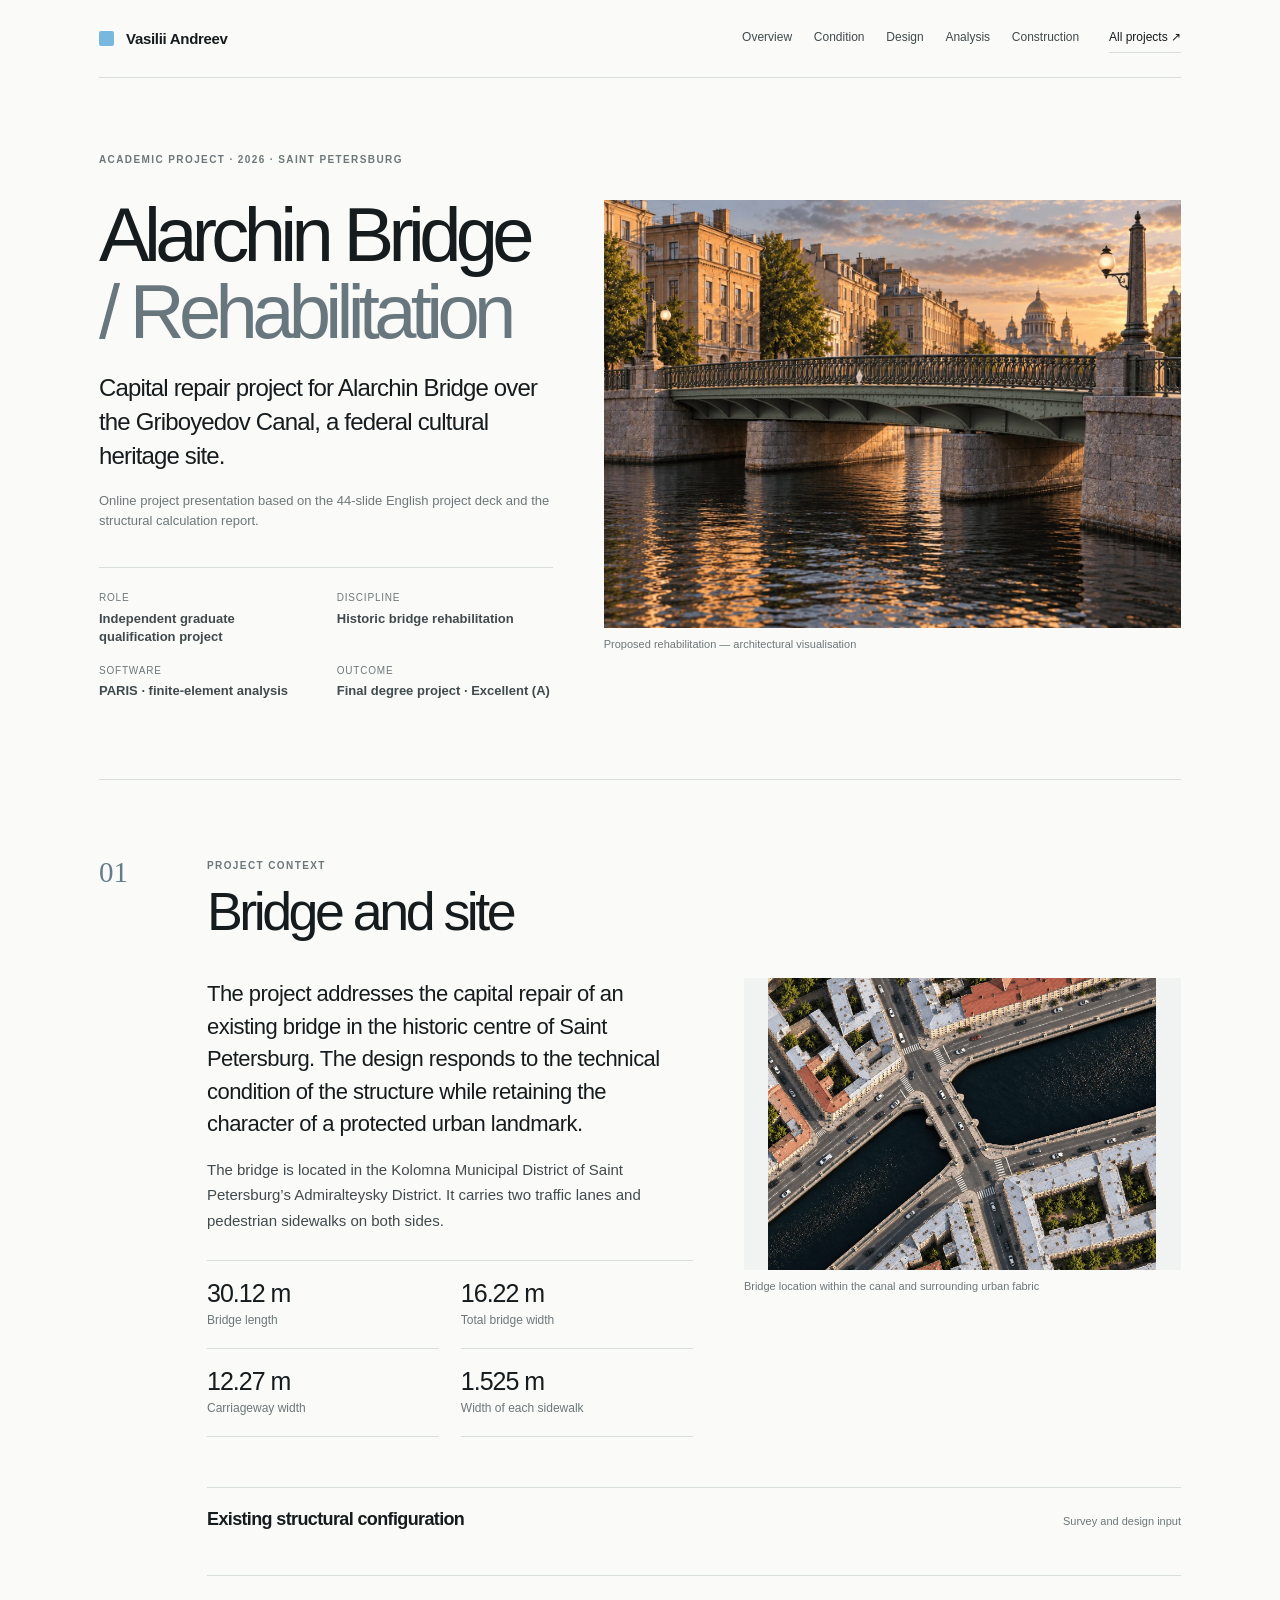
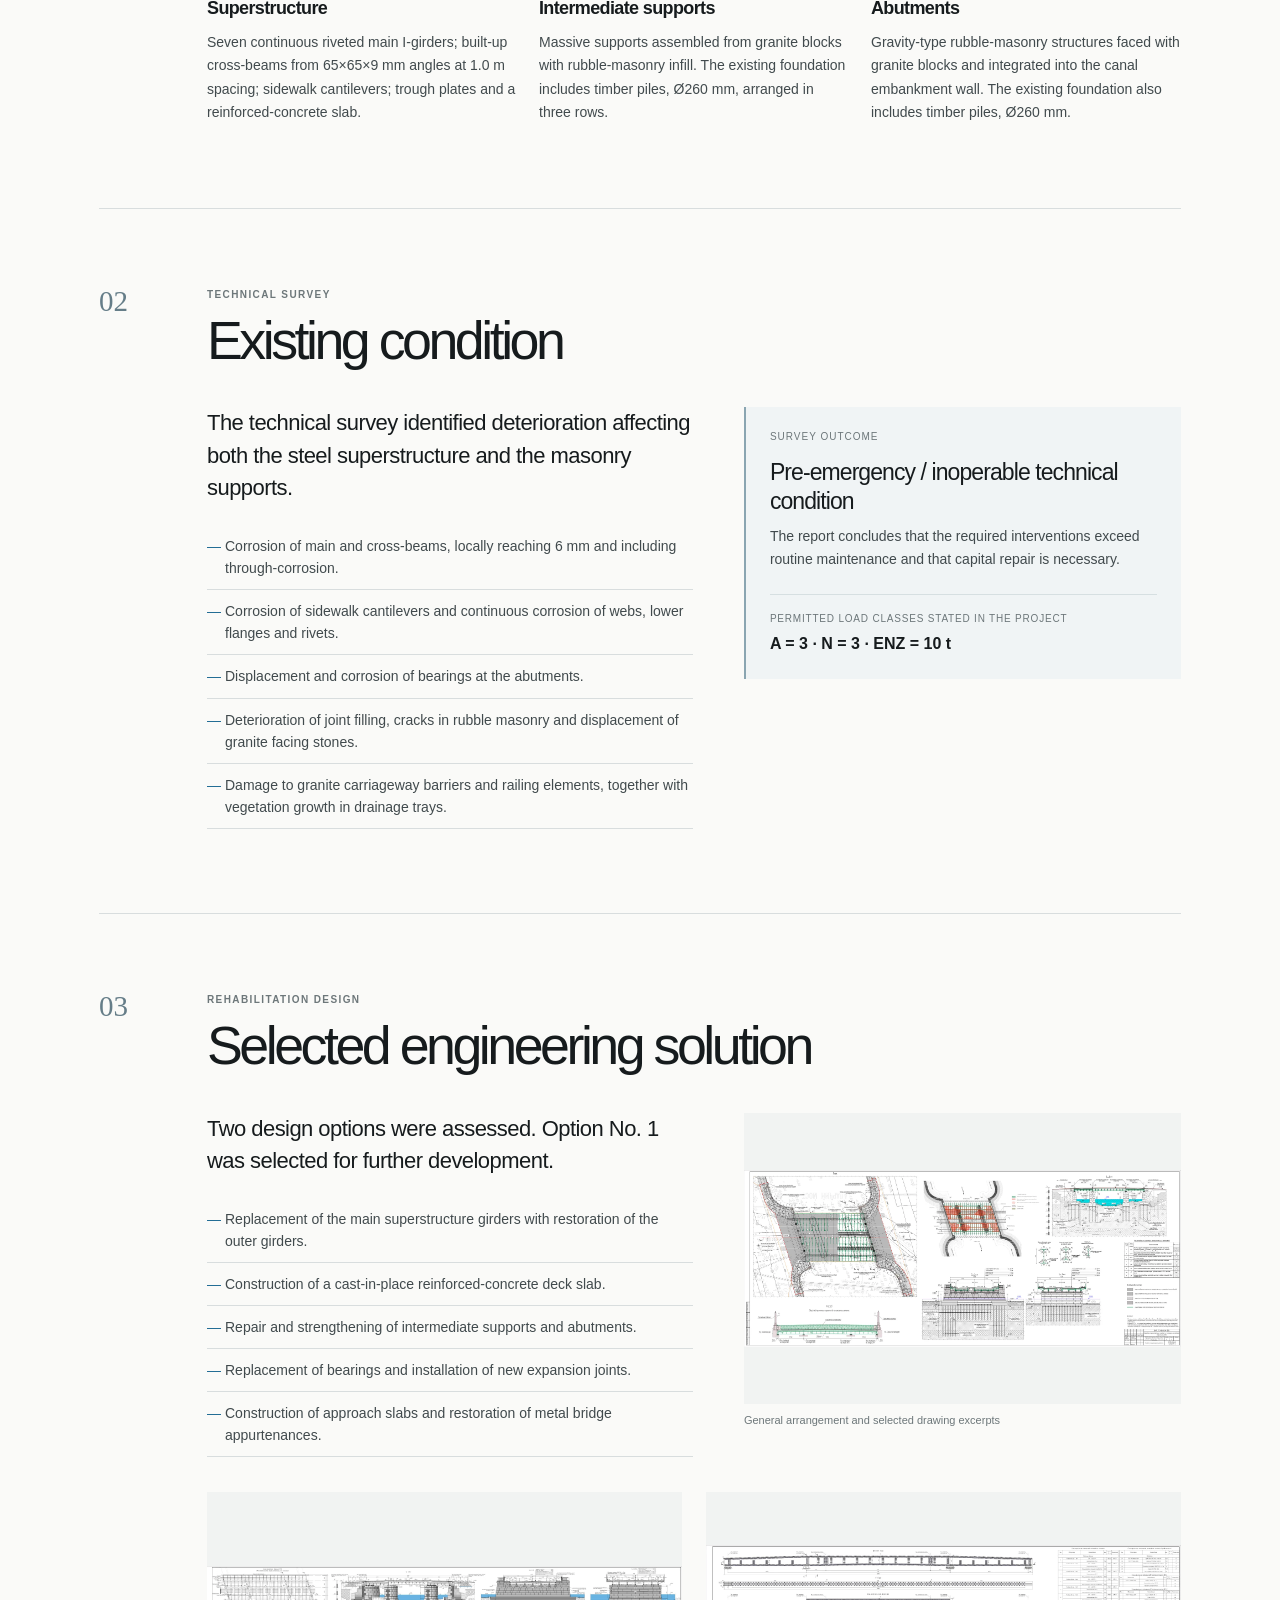
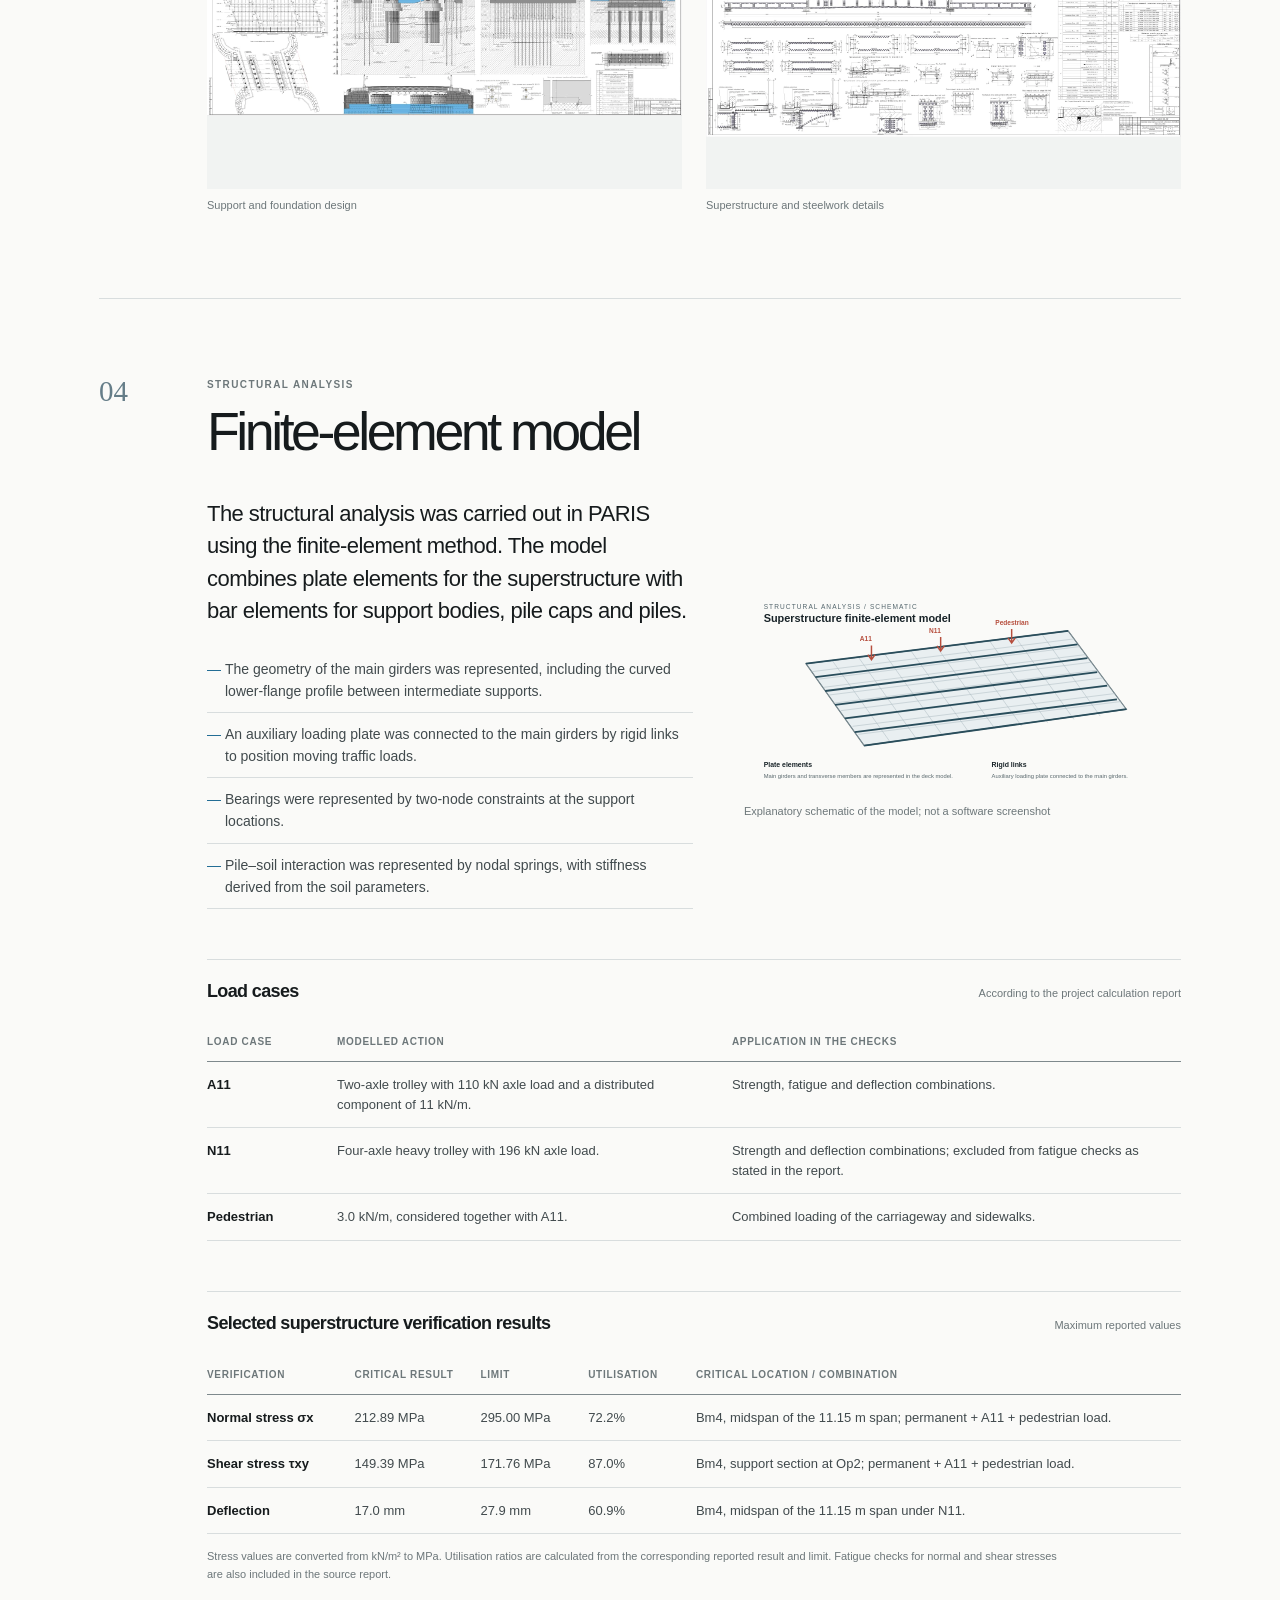
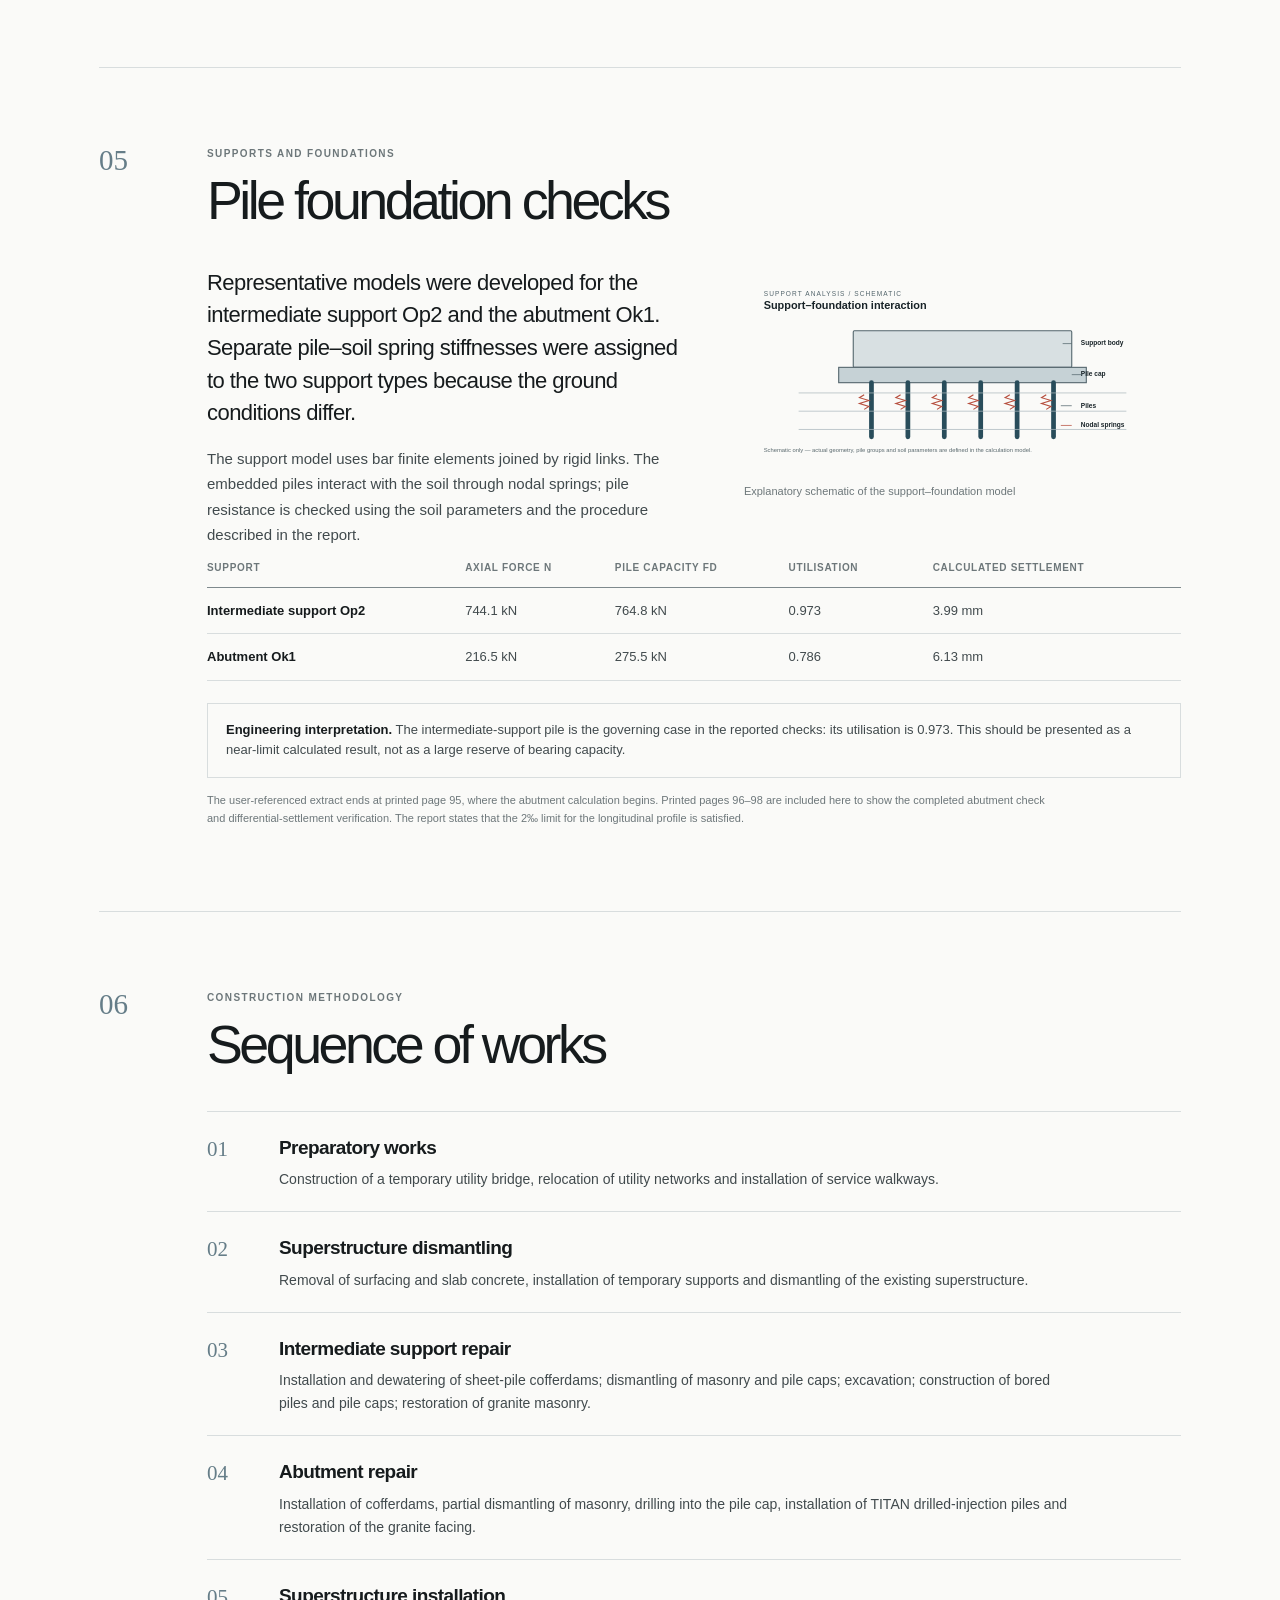
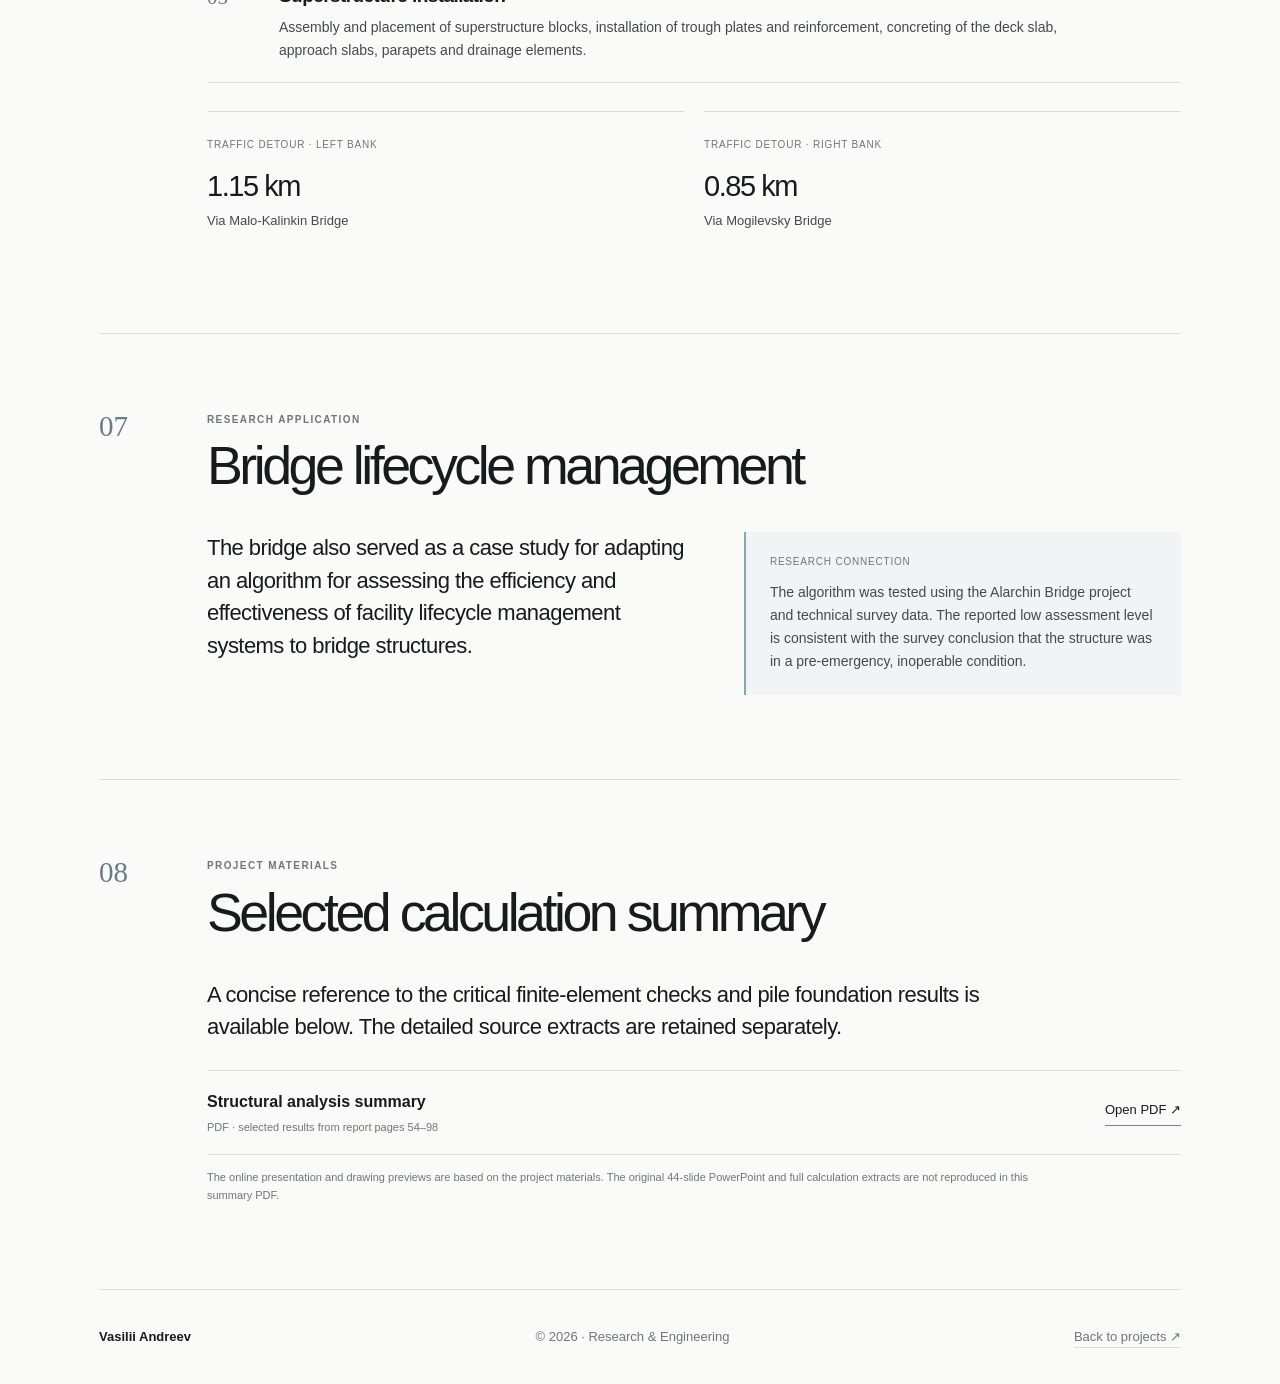
==== commit 3497f647: "Refine Alarchin Bridge case-study source wording" ====
--- a/alarchin-bridge.html
+++ b/alarchin-bridge.html
@@ -40,7 +40,7 @@
 <div class="case-two-col">
 <div>
 <p class="case-intro">The project addresses the capital repair of an existing bridge in the historic centre of Saint Petersburg. The design responds to the technical condition of the structure while retaining the character of a protected urban landmark.</p>
-<p class="case-body">The bridge is located on the axis of Angliysky Avenue, in the Kolomna Municipal District of the Admiralteysky District. It carries two traffic lanes and pedestrian sidewalks on both sides.</p>
+<p class="case-body">The bridge is located in the Kolomna Municipal District of Saint Petersburg’s Admiralteysky District. It carries two traffic lanes and pedestrian sidewalks on both sides.</p>
 <div class="case-metric-grid">
 <div class="case-metric"><strong>30.12 m</strong><span>Bridge length</span></div><div class="case-metric"><strong>16.22 m</strong><span>Total bridge width</span></div>
 <div class="case-metric"><strong>12.27 m</strong><span>Carriageway width</span></div><div class="case-metric"><strong>1.525 m</strong><span>Width of each sidewalk</span></div>
@@ -124,7 +124,7 @@
 <section class="case-section" id="foundations">
 <div class="case-section-head"><span>05</span><div><p>SUPPORTS AND FOUNDATIONS</p><h2>Pile foundation checks</h2></div></div>
 <div class="case-two-col">
-<div><p class="case-intro">Representative models were developed for the intermediate support Op2 and the abutment Ok1. The report uses these elements for detailed checks because the corresponding support structures are unified.</p>
+<div><p class="case-intro">Representative models were developed for the intermediate support Op2 and the abutment Ok1. Separate pile–soil spring stiffnesses were assigned to the two support types because the ground conditions differ.</p>
 <p class="case-body">The support model uses bar finite elements joined by rigid links. The embedded piles interact with the soil through nodal springs; pile resistance is checked using the soil parameters and the procedure described in the report.</p></div>
 <figure class="case-media case-schematic"><img src="media/images/alarchin-support-model-schematic.svg" alt="Schematic illustration of a bridge support, pile cap, piles and soil interaction springs"><figcaption>Explanatory schematic of the support–foundation model</figcaption></figure>
 </div>
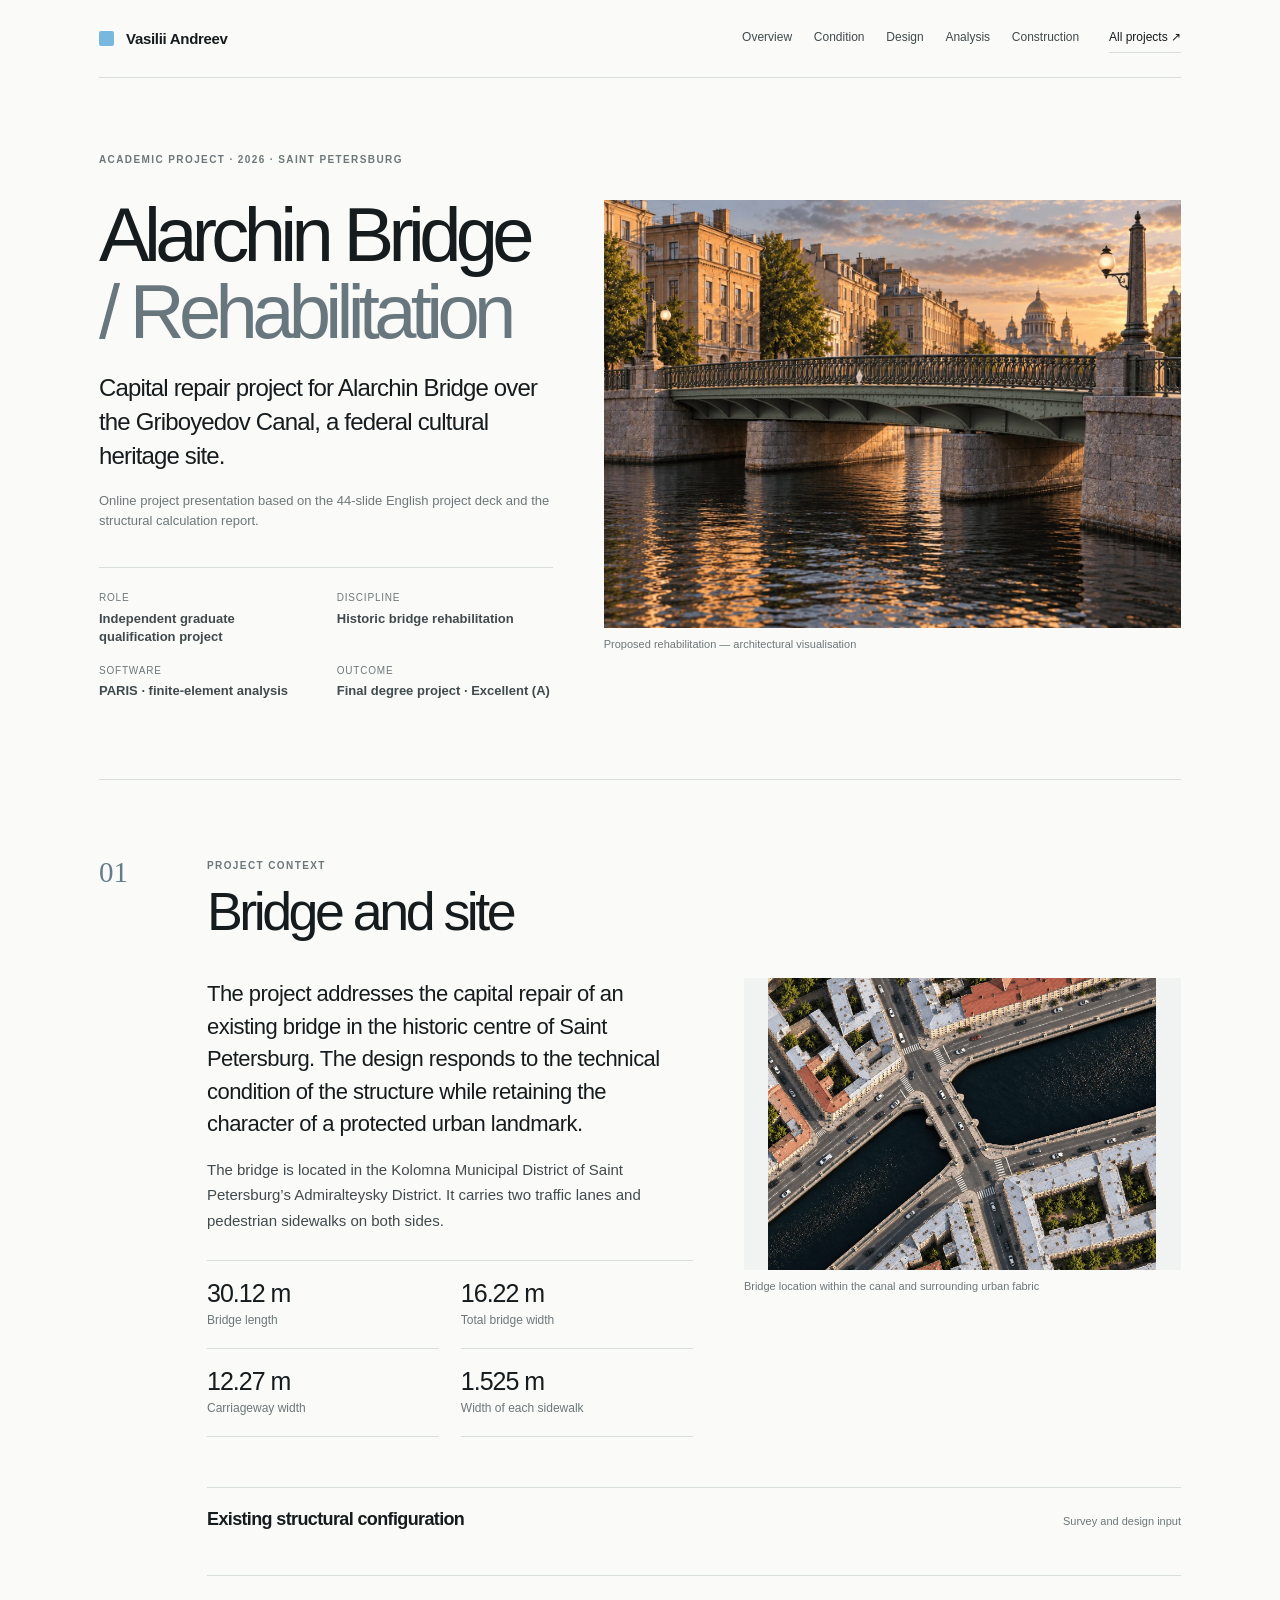
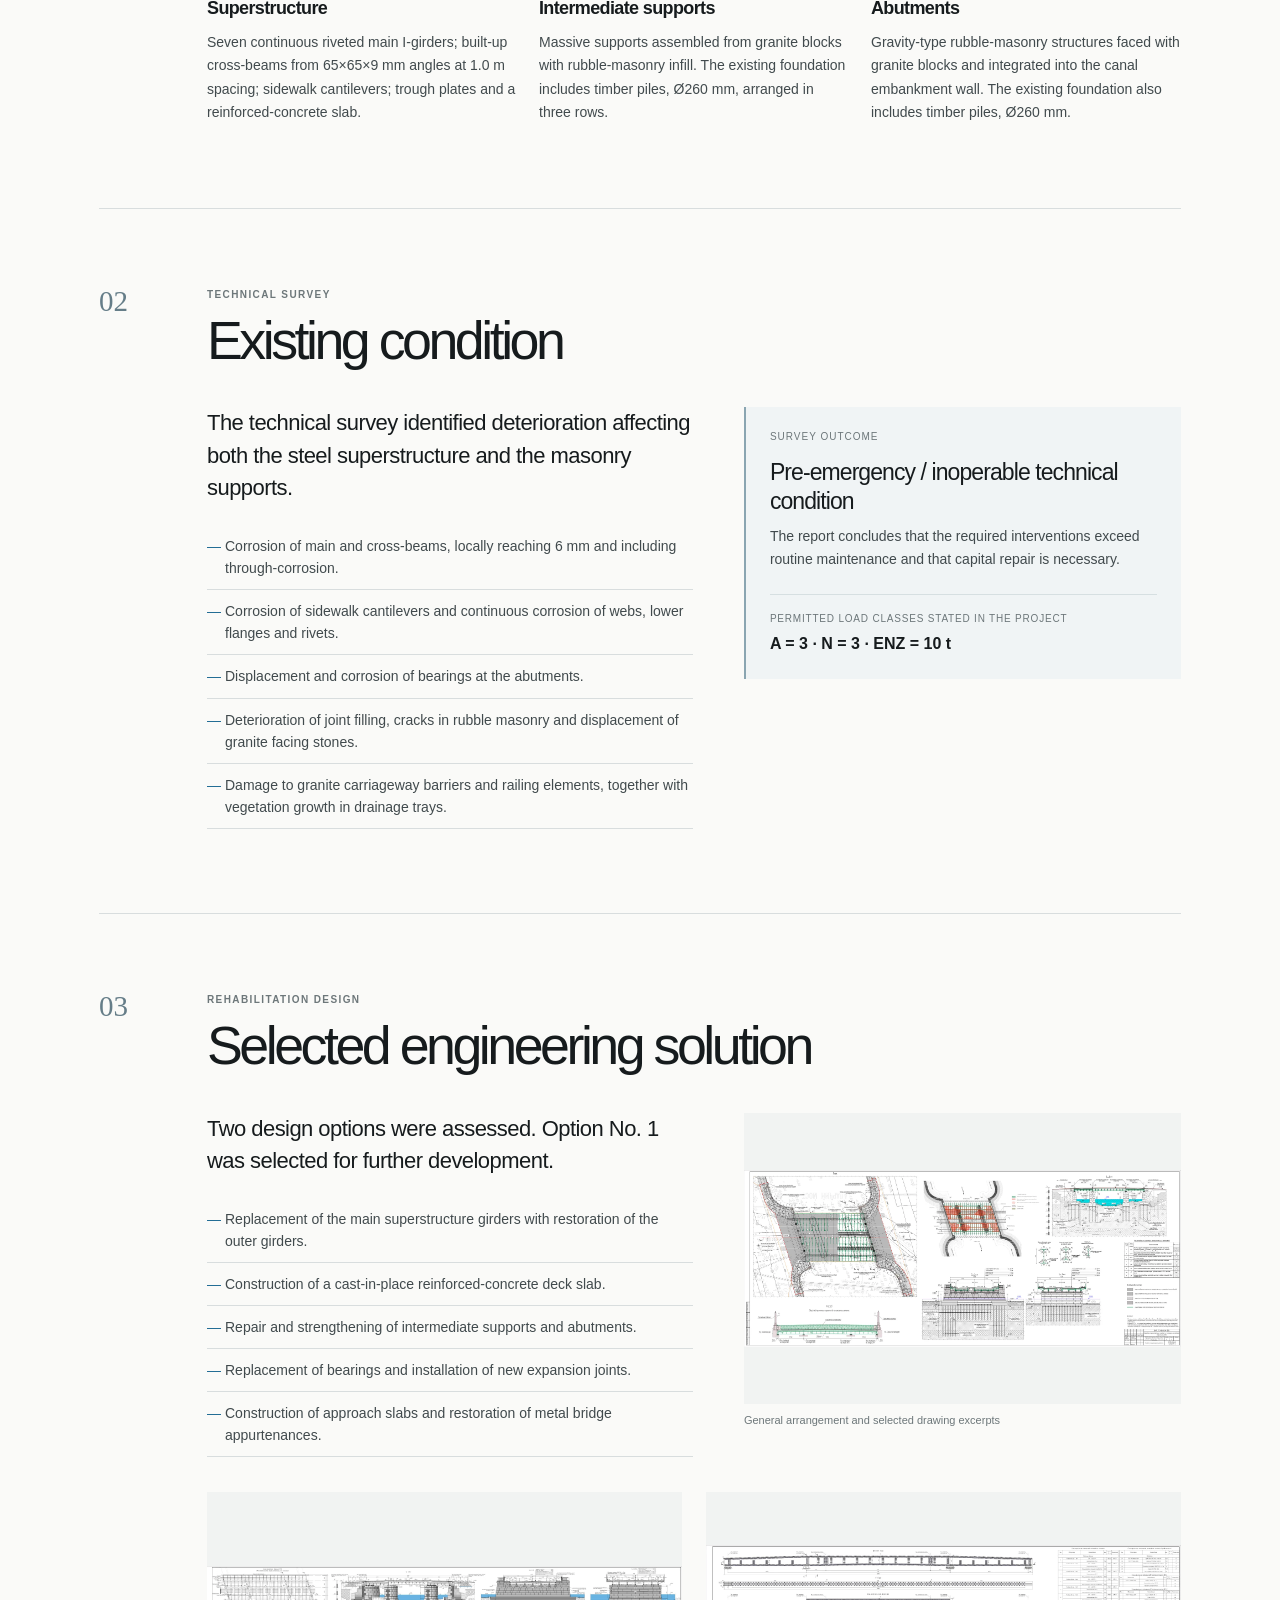
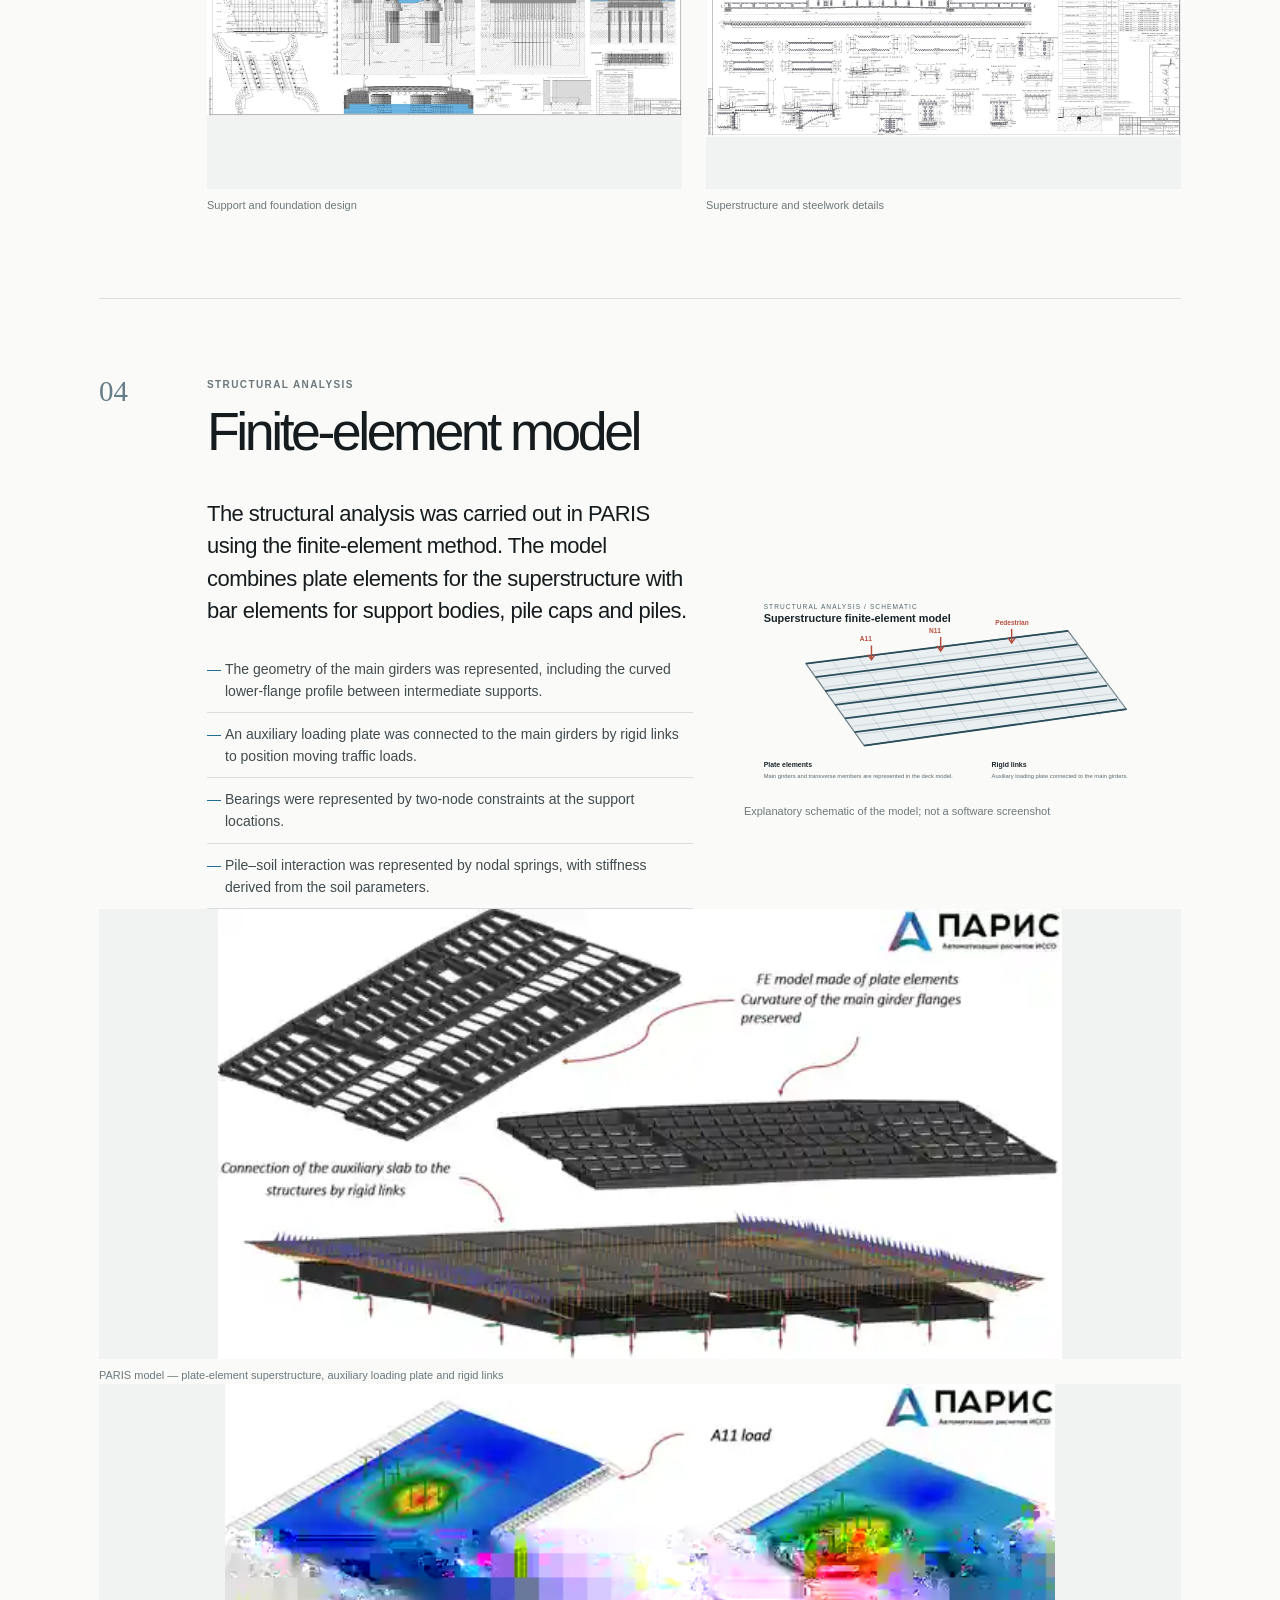
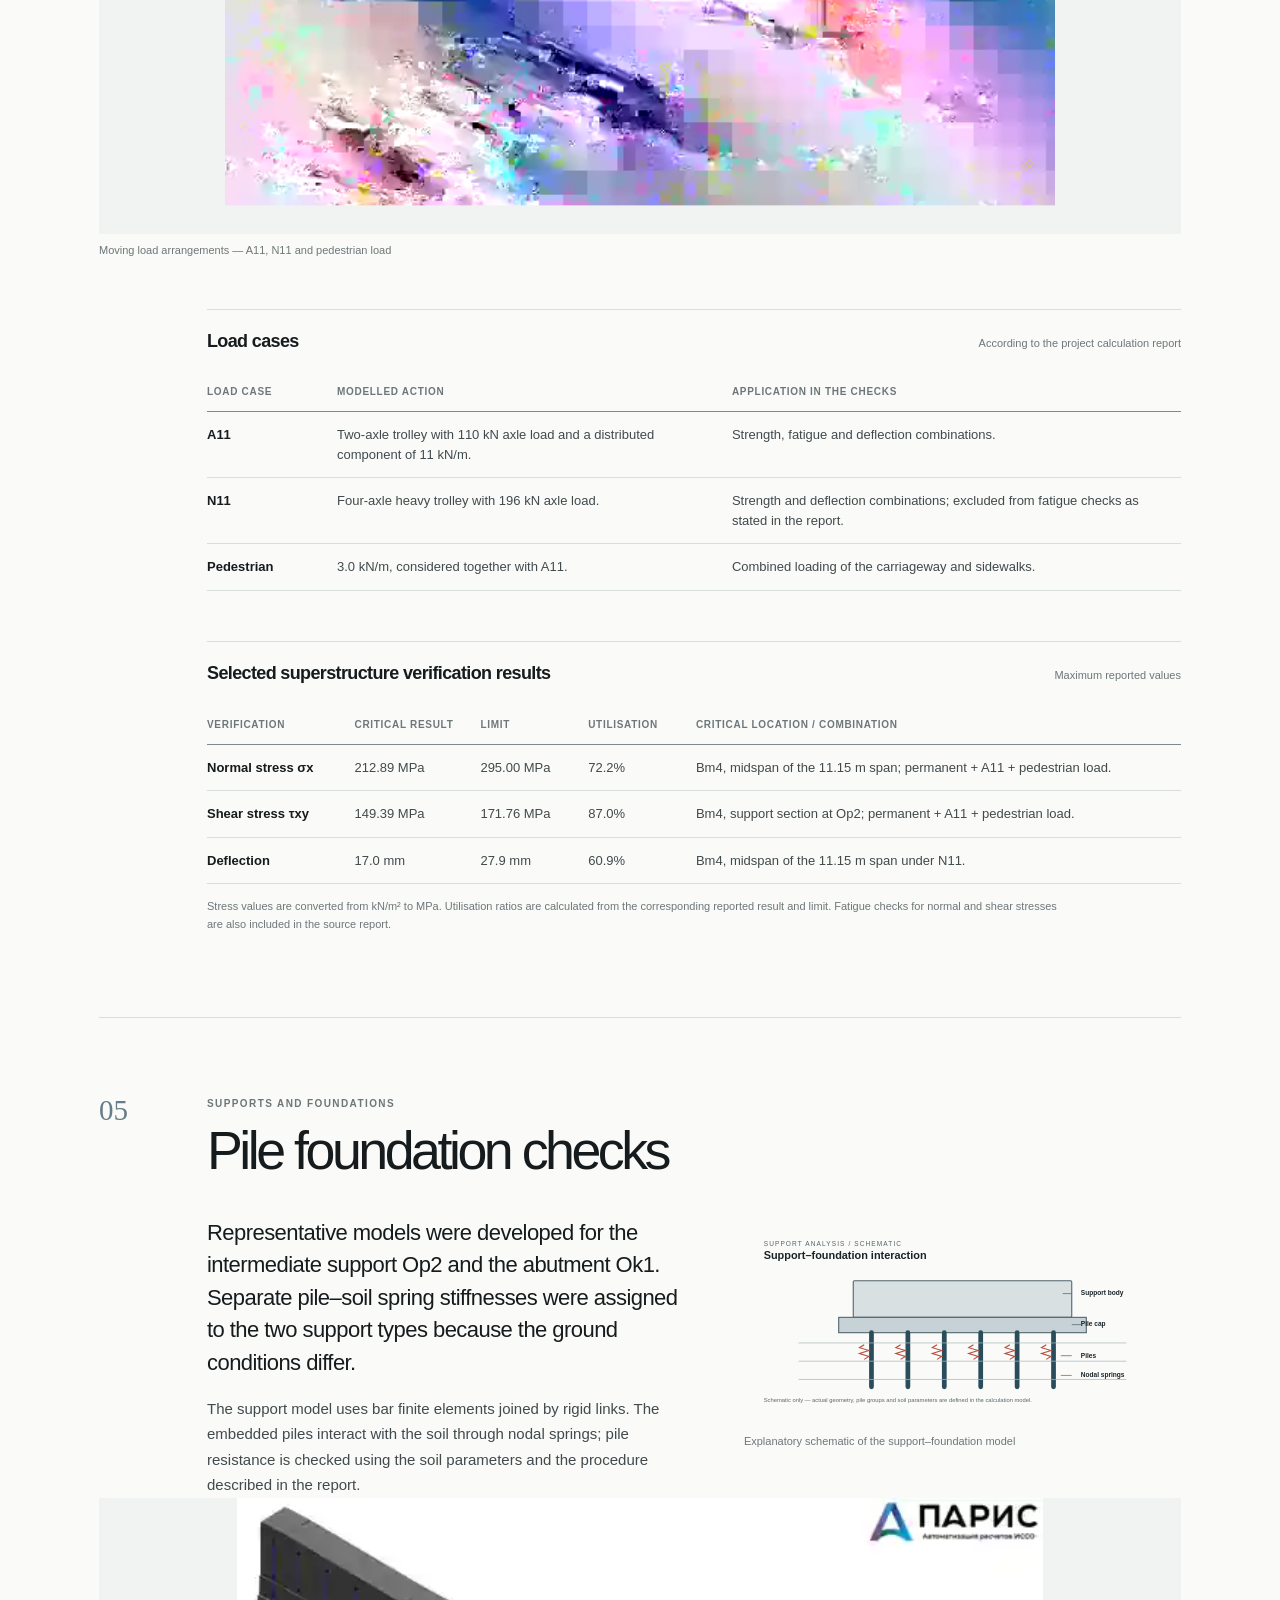
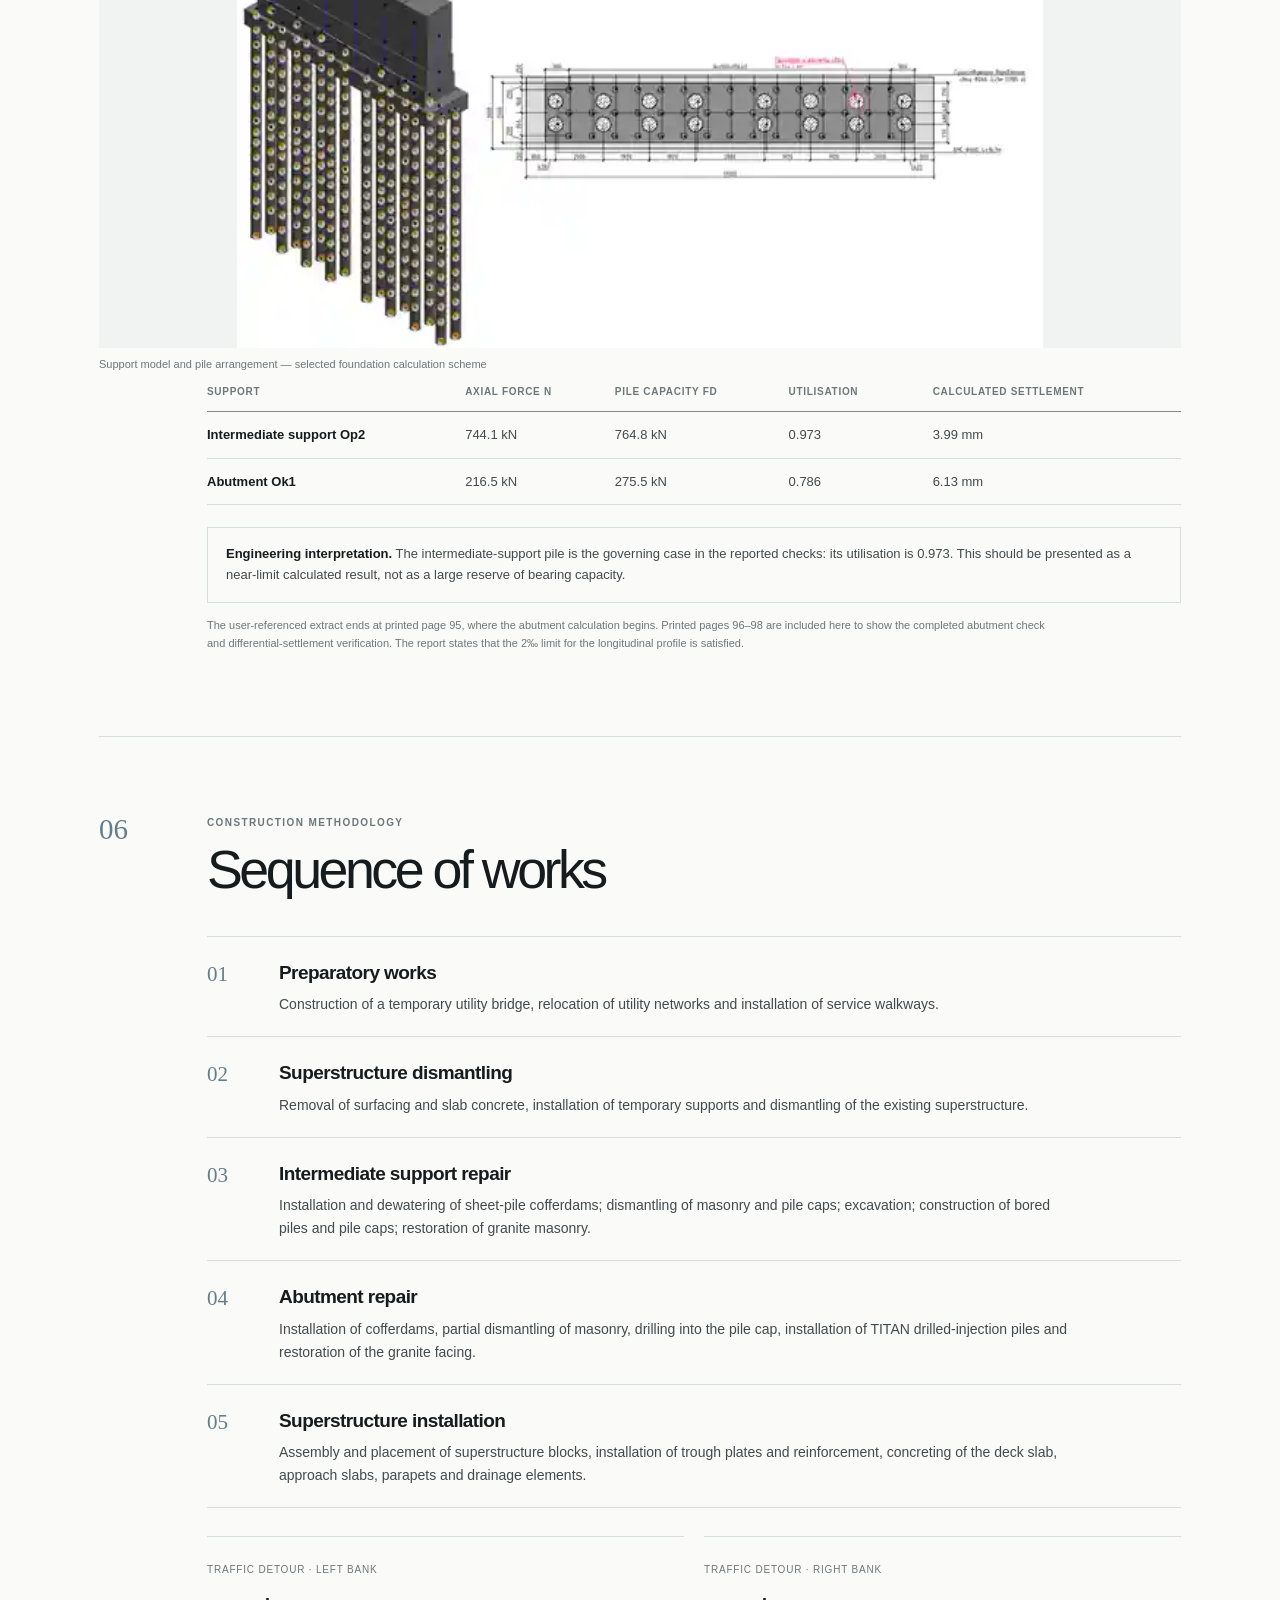
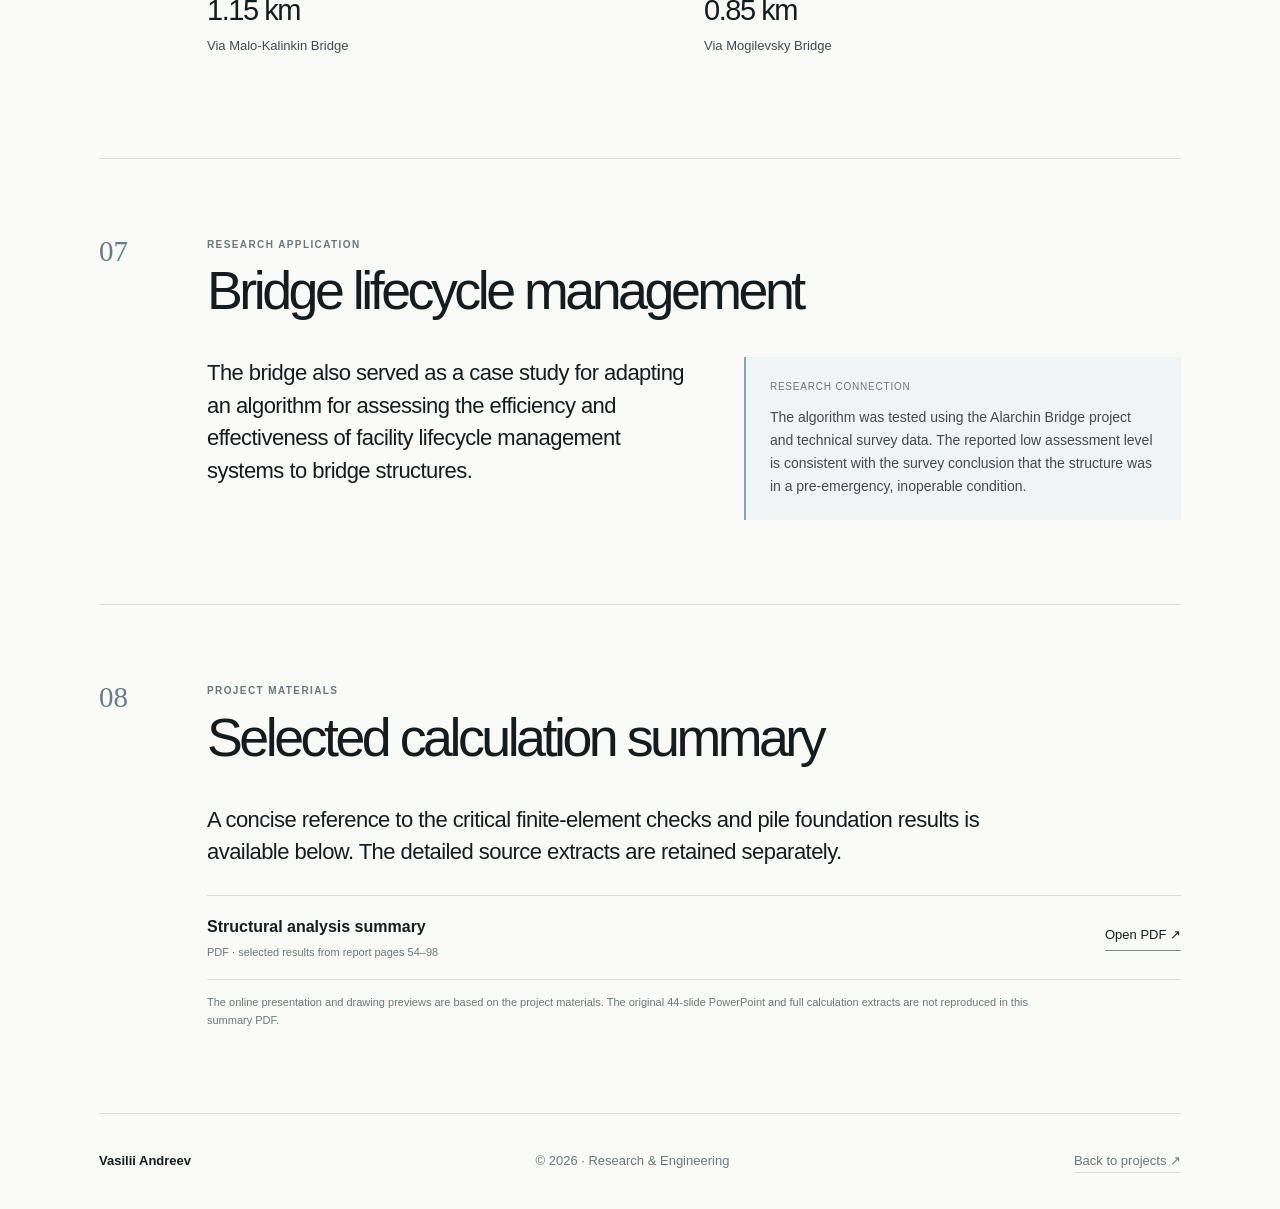
==== commit dbae9cff: "Add PARIS calculation figures to Alarchin Bridge presentation" ====
--- a/alarchin-bridge.html
+++ b/alarchin-bridge.html
@@ -102,6 +102,10 @@
 </ul></div>
 <figure class="case-media case-schematic"><img src="media/images/alarchin-fe-model-schematic.svg" alt="Schematic illustration of the superstructure finite-element model and moving load positions"><figcaption>Explanatory schematic of the model; not a software screenshot</figcaption></figure>
 </div>
+<div class="case-media-gallery">
+<figure class="case-media"><img src="media/images/alarchin-fe-model.webp" alt="PARIS finite-element model of the Alarchin Bridge superstructure"><figcaption>PARIS model — plate-element superstructure, auxiliary loading plate and rigid links</figcaption></figure>
+<figure class="case-media"><img src="media/images/alarchin-load-cases.webp" alt="A11, N11 and pedestrian load arrangements in the bridge model"><figcaption>Moving load arrangements — A11, N11 and pedestrian load</figcaption></figure>
+</div>
 <div class="case-subhead"><h3>Load cases</h3><span>According to the project calculation report</span></div>
 <div class="case-table-wrap"><table class="case-table">
 <thead><tr><th>Load case</th><th>Modelled action</th><th>Application in the checks</th></tr></thead>
@@ -127,6 +131,9 @@
 <div><p class="case-intro">Representative models were developed for the intermediate support Op2 and the abutment Ok1. Separate pile–soil spring stiffnesses were assigned to the two support types because the ground conditions differ.</p>
 <p class="case-body">The support model uses bar finite elements joined by rigid links. The embedded piles interact with the soil through nodal springs; pile resistance is checked using the soil parameters and the procedure described in the report.</p></div>
 <figure class="case-media case-schematic"><img src="media/images/alarchin-support-model-schematic.svg" alt="Schematic illustration of a bridge support, pile cap, piles and soil interaction springs"><figcaption>Explanatory schematic of the support–foundation model</figcaption></figure>
+</div>
+<div class="case-media-gallery case-media-gallery-single">
+<figure class="case-media"><img src="media/images/alarchin-support-foundations.webp" alt="PARIS support and pile foundation model with pile arrangement plan"><figcaption>Support model and pile arrangement — selected foundation calculation scheme</figcaption></figure>
 </div>
 <div class="case-table-wrap"><table class="case-table">
 <thead><tr><th>Support</th><th>Axial force N</th><th>Pile capacity Fd</th><th>Utilisation</th><th>Calculated settlement</th></tr></thead>
